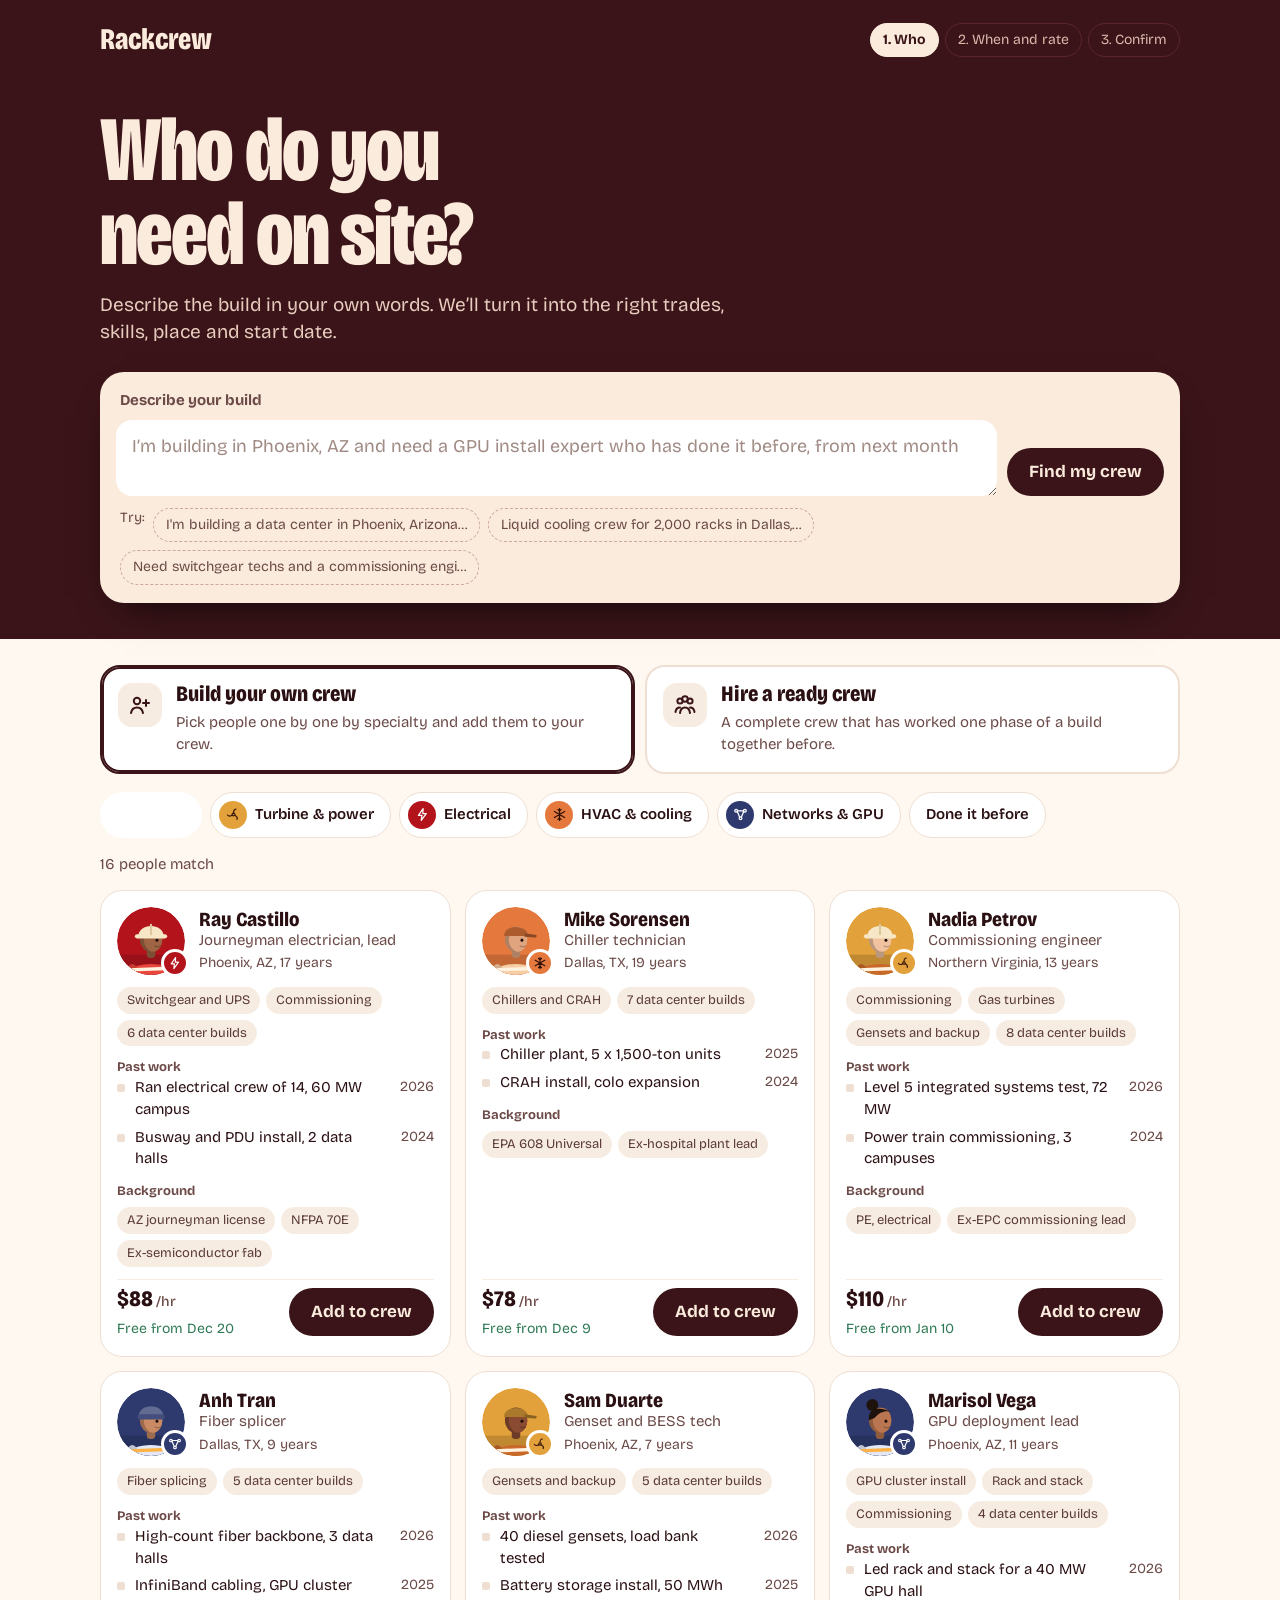
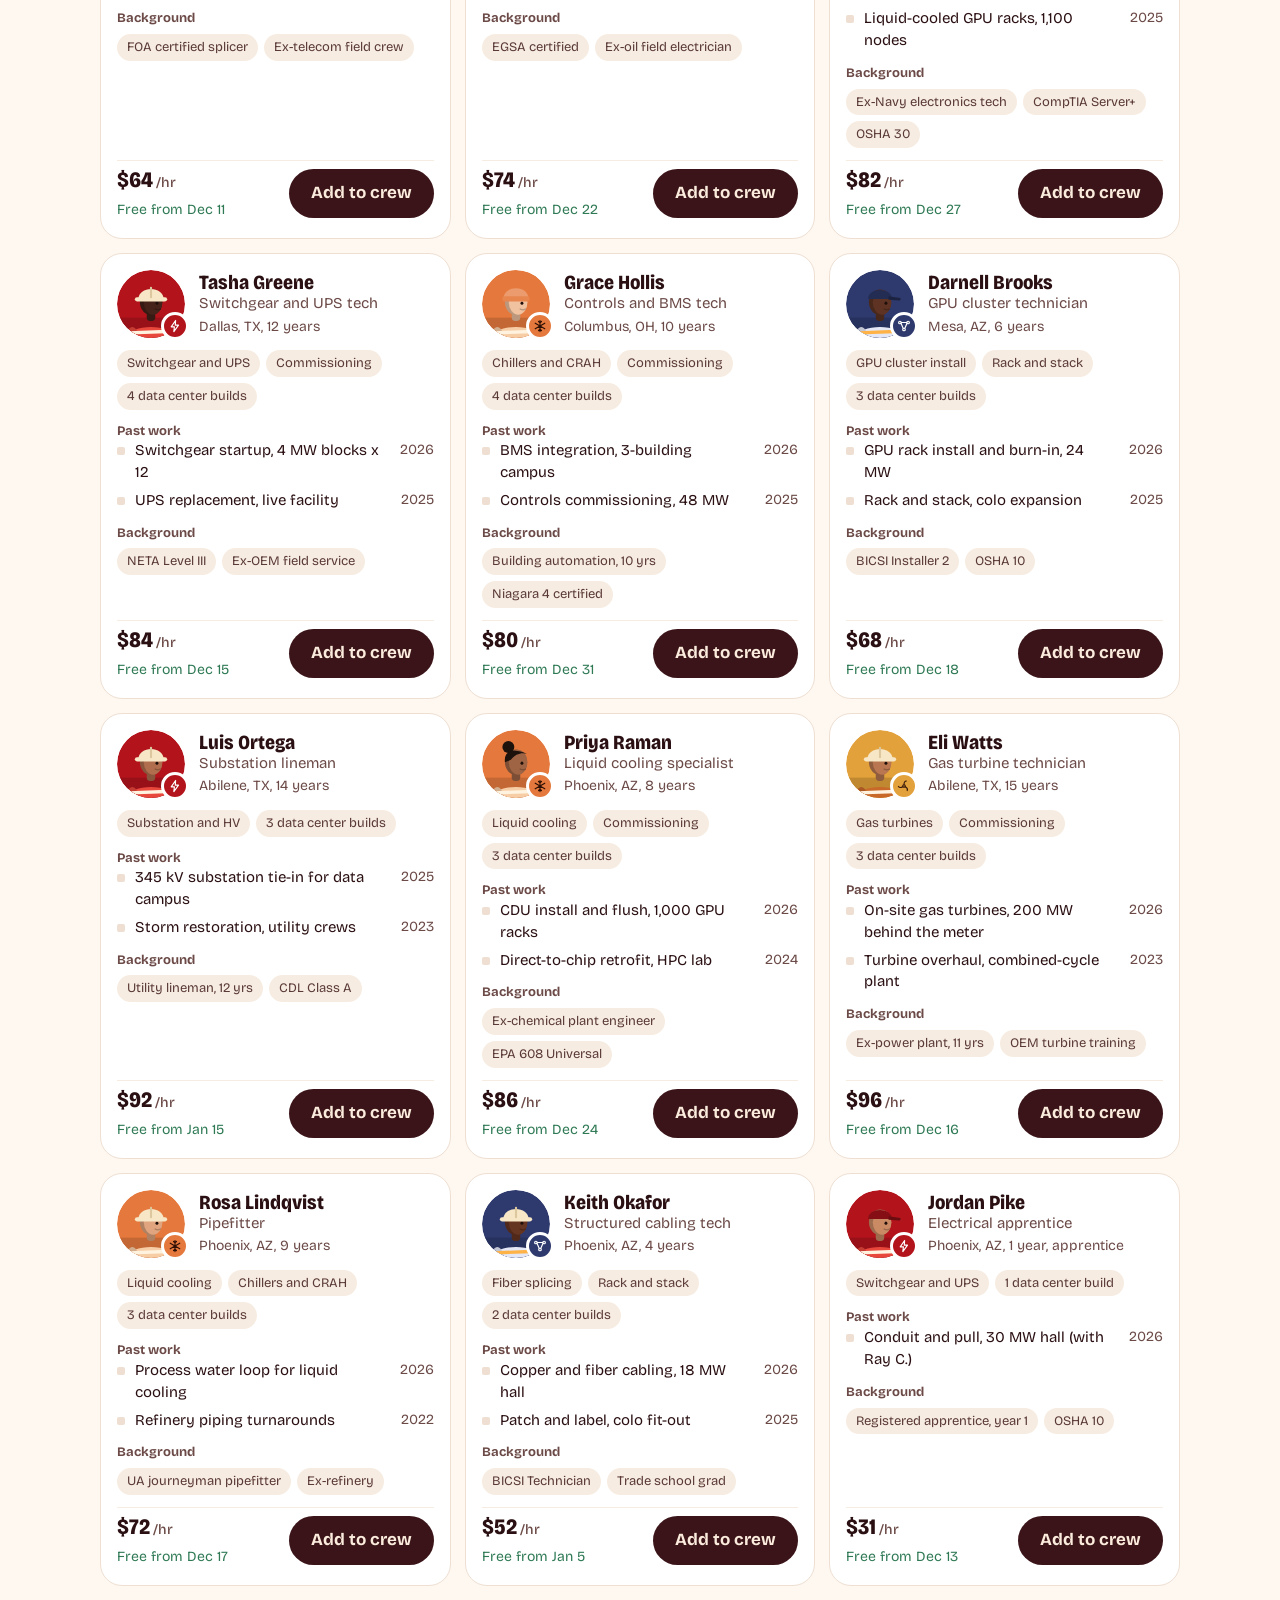
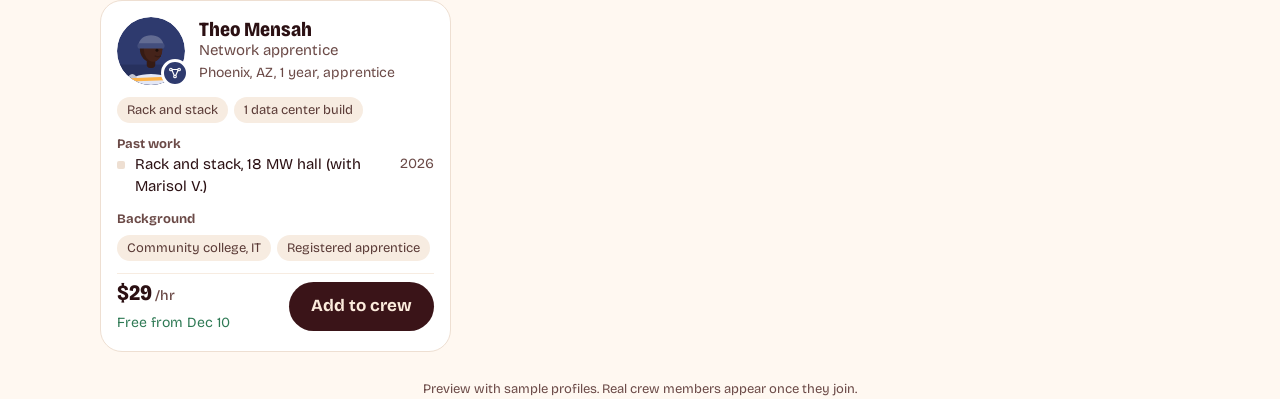
==== request.html @ 9d86922c "Add request-a-crew flow and link it from the home page - /request: describe-your-build box that turn" ====
<!doctype html>
<html lang="en">
<head>
<meta charset="utf-8">
<meta name="viewport" content="width=device-width, initial-scale=1">
<title>Request a crew | Rackcrew</title>
<meta name="description" content="Describe your data center build and put together the crew for it, person by person or as a ready-made crew.">
<link rel="preconnect" href="https://fonts.googleapis.com">
<link rel="preconnect" href="https://fonts.gstatic.com" crossorigin>
<link rel="stylesheet" href="https://fonts.googleapis.com/css2?family=Bricolage+Grotesque:opsz,wdth,wght@12..96,75..100,400..800&display=swap">
<style>
:root{
  --maroon:#3A1418; --maroon-2:#5A262C; --ink:#2B1013; --ink-2:#6B4A47;
  --paper:#FFF8F1; --card:#FFFFFF; --line:#EEDFD2; --soft:#F7ECE1;
  --turbine:#E2A13A; --electrical:#B3141C; --hvac:#E5793D; --networks:#2E3A6E;
  --ok:#2F7A55; --warn:#A35A00;
}
*{box-sizing:border-box}
html{-webkit-text-size-adjust:100%}
body{margin:0;background:var(--paper);color:var(--ink);font-family:'Bricolage Grotesque','Arial Narrow',sans-serif;font-size:17px;line-height:1.45}
h1,h2,h3,p{margin:0}
a{color:inherit}
button,input,select,textarea{font:inherit;color:inherit}
:focus-visible{outline:3px solid var(--turbine);outline-offset:2px}
.wrap{max-width:1120px;margin:0 auto;padding:0 20px}
.condensed{font-weight:800;font-stretch:75%;letter-spacing:-.02em;line-height:.92}

/* top */
.top{background:var(--maroon);color:#FBEBDC}
.top nav{display:flex;align-items:center;justify-content:space-between;gap:12px;padding:18px 0}
.brand{font-weight:800;font-stretch:75%;font-size:30px;text-decoration:none;letter-spacing:-.01em}
.steps{display:flex;gap:6px;list-style:none;margin:0;padding:0;font-size:14px}
.steps li{padding:6px 12px;border-radius:999px;border:1.5px solid var(--maroon-2);color:#D9B9AC;white-space:nowrap}
.steps li.on{background:#FBEBDC;color:var(--maroon);border-color:#FBEBDC;font-weight:700}
.steps li.done{color:#FBEBDC;border-color:#8B4A50}
.hero{padding:28px 0 36px}
.hero h1{font-size:clamp(44px,8vw,92px);max-width:11ch}
.hero p{margin-top:14px;color:#E8CDBF;max-width:34em;font-size:19px}

/* describe box */
.ask{margin-top:26px;background:#FBEBDC;color:var(--ink);border-radius:24px;padding:16px;box-shadow:0 18px 40px -24px #000}
.ask label{display:block;font-weight:700;font-size:15px;color:var(--ink-2);margin:2px 4px 8px}
.ask-row{display:flex;gap:10px;align-items:flex-end}
.ask textarea{flex:1;min-height:58px;max-height:160px;resize:vertical;border:0;background:#fff;border-radius:16px;padding:14px 16px;font-size:18px;line-height:1.35}
.ask textarea::placeholder{color:#A08A84}
.btn{display:inline-flex;align-items:center;justify-content:center;gap:8px;min-height:48px;padding:12px 22px;border-radius:999px;border:0;background:var(--maroon);color:#FBEBDC;font-weight:700;cursor:pointer;text-decoration:none;white-space:nowrap}
.btn:hover{filter:brightness(1.12)}
.btn.light{background:#fff;color:var(--maroon);border:1.5px solid var(--line)}
.btn.gold{background:var(--turbine);color:#3A1A0C}
.btn[disabled]{opacity:.45;cursor:not-allowed;filter:none}
.ask-try{display:flex;flex-wrap:wrap;gap:8px;margin:12px 4px 2px;font-size:14px;color:var(--ink-2)}
.ask-try button{border:1px dashed #C9A99A;background:transparent;border-radius:999px;padding:6px 12px;cursor:pointer;color:var(--ink-2)}
.understood{margin-top:14px;padding:12px 4px 2px;border-top:1px solid #EBD3C3}
.understood .lead{font-size:14px;color:var(--ink-2);margin-bottom:8px}
.chips{display:flex;flex-wrap:wrap;gap:8px}
.chip{display:inline-flex;align-items:center;gap:6px;padding:7px 8px 7px 12px;border-radius:999px;background:#fff;border:1.5px solid var(--line);font-size:15px}
.chip b{font-weight:700}
.chip button{width:24px;height:24px;border-radius:50%;border:0;background:var(--soft);cursor:pointer;line-height:1;font-size:15px;color:var(--ink-2)}
.chip.trade{color:#fff;border-color:transparent}

/* mode tabs */
.modes{display:grid;grid-template-columns:1fr 1fr;gap:10px;margin:26px 0 8px}
.mode{display:flex;gap:14px;align-items:flex-start;text-align:left;padding:16px;border-radius:20px;border:2px solid var(--line);background:var(--card);cursor:pointer}
.mode[aria-pressed="true"]{border-color:var(--maroon);box-shadow:0 0 0 2px var(--maroon) inset}
.mode .t{font-weight:800;font-stretch:80%;font-size:22px;line-height:1.05}
.mode .d{font-size:15px;color:var(--ink-2);margin-top:4px}
.mode .ic{flex:none;width:44px;height:44px;border-radius:14px;display:grid;place-items:center;background:var(--soft)}

/* filters */
.filters{display:flex;gap:8px;overflow-x:auto;padding:10px 0 14px;scrollbar-width:none}
.filters::-webkit-scrollbar{display:none}
.fbtn{flex:none;display:inline-flex;align-items:center;gap:8px;min-height:44px;padding:8px 16px 8px 8px;border-radius:999px;border:1.5px solid var(--line);background:#fff;cursor:pointer;font-weight:600;font-size:15px}
.fbtn .dot{width:28px;height:28px;border-radius:50%;display:grid;place-items:center}
.fbtn[aria-pressed="true"]{color:#fff;border-color:transparent}
.fbtn.plain{padding:8px 16px}
.count{font-size:15px;color:var(--ink-2);margin:2px 0 14px}

/* person cards */
.grid{display:grid;grid-template-columns:repeat(auto-fill,minmax(min(100%,330px),1fr));gap:14px}
.card{background:var(--card);border:1.5px solid var(--line);border-radius:22px;padding:16px;display:flex;flex-direction:column;gap:12px}
.card.picked{border-color:var(--maroon);box-shadow:0 0 0 1.5px var(--maroon) inset}
.who{display:flex;gap:14px;align-items:center}
.ava{position:relative;flex:none;width:68px;height:68px}
.ava svg.face{width:68px;height:68px;border-radius:50%;display:block}
.ava .badge{position:absolute;right:-4px;bottom:-2px;width:28px;height:28px;border-radius:50%;display:grid;place-items:center;border:3px solid #fff}
.who h3{font-size:20px;font-weight:800;font-stretch:85%;line-height:1.1}
.who .role{font-size:15px;color:var(--ink-2)}
.who .meta{font-size:14px;color:var(--ink-2);margin-top:2px}
.facts{display:flex;flex-wrap:wrap;gap:6px}
.tag{font-size:13px;padding:4px 10px;border-radius:999px;background:var(--soft);color:#5A3A36}
.tag.hit{background:#E9F3EC;color:var(--ok);font-weight:700}
.past{margin:0;padding:0;list-style:none;display:grid;gap:6px;font-size:15px}
.past li{display:flex;gap:10px}
.past li::before{content:"";flex:none;width:8px;height:8px;border-radius:2px;margin-top:7px;background:var(--line)}
.past .y{color:var(--ink-2);margin-left:auto;padding-left:8px;white-space:nowrap;font-size:14px}
.card-foot{display:flex;align-items:center;justify-content:space-between;gap:10px;margin-top:auto;padding-top:4px;border-top:1px solid var(--soft)}
.rate{font-weight:800;font-size:22px;font-stretch:85%}
.rate small{font-weight:500;font-size:14px;color:var(--ink-2);font-stretch:100%}
.avail{font-size:14px}
.avail.ok{color:var(--ok)} .avail.late{color:var(--warn)}
.sec{font-size:13px;font-weight:700;color:var(--ink-2)}

/* crews */
.crew{background:var(--card);border:1.5px solid var(--line);border-radius:24px;overflow:hidden;display:flex;flex-direction:column}
.crew-top{padding:18px;color:#fff}
.crew-top .phase{font-size:14px;opacity:.9}
.crew-top h3{font-size:32px;margin-top:4px}
.stack{display:flex;margin-top:14px}
.stack .ava{width:46px;height:46px;margin-right:-10px}
.stack .ava svg.face{width:46px;height:46px;border:3px solid rgba(255,255,255,.9)}
.crew-body{padding:16px 18px 18px;display:flex;flex-direction:column;gap:12px;flex:1}
.mix{display:flex;flex-wrap:wrap;gap:6px}

/* bottom bar */
.bar{position:fixed;left:0;right:0;bottom:0;z-index:20;padding:10px 12px calc(10px + env(safe-area-inset-bottom));background:rgba(255,248,241,.92);backdrop-filter:blur(10px);border-top:1px solid var(--line);transform:translateY(110%);transition:transform .25s ease}
.bar.show{transform:none}
.bar:not(.show){visibility:hidden}
.bar .in{max-width:1120px;margin:0 auto;display:flex;align-items:center;gap:12px}
.bar .stack{margin:0}
.bar .stack .ava{width:38px;height:38px}
.bar .stack .ava svg.face{width:38px;height:38px;border-color:#fff}
.bar .sum{flex:1;min-width:0;font-size:15px;line-height:1.25}
.bar .sum b{font-size:17px}
main{padding-bottom:120px}

/* schedule */
.panel{background:var(--card);border:1.5px solid var(--line);border-radius:24px;padding:18px}
.two{display:grid;grid-template-columns:minmax(0,1.5fr) minmax(0,1fr);gap:16px;align-items:start}
.field{display:grid;gap:6px}
.field label{font-weight:700;font-size:15px}
.field input,.field select,.field textarea{min-height:48px;border:1.5px solid var(--line);border-radius:14px;padding:10px 14px;background:#fff}
.field textarea{min-height:96px;resize:vertical}
.row{display:flex;align-items:center;gap:12px;padding:14px 0;border-top:1px solid var(--soft)}
.row:first-child{border-top:0}
.row .ava{width:46px;height:46px}
.row .ava svg.face{width:46px;height:46px}
.row .ava .badge{width:22px;height:22px;border-width:2px}
.row .nm{flex:1;min-width:0}
.row .nm b{display:block;font-size:17px}
.row .nm span{font-size:14px;color:var(--ink-2)}
.row .r{text-align:right;font-size:15px;white-space:nowrap}
.rm{border:0;background:transparent;color:var(--ink-2);cursor:pointer;text-decoration:underline;font-size:14px;padding:4px}
.total{display:grid;gap:8px;font-size:16px}
.total div{display:flex;justify-content:space-between;gap:10px}
.total .big{font-weight:800;font-stretch:85%;font-size:30px;padding-top:8px;border-top:1.5px solid var(--line)}
.note{font-size:14px;color:var(--ink-2)}
.warnbox{background:#FFF1DE;border-radius:14px;padding:10px 14px;font-size:15px;color:#6E3D00}
.okbox{background:#E9F3EC;border-radius:14px;padding:10px 14px;font-size:15px;color:#1F5A3D}
.seg{display:flex;flex-wrap:wrap;gap:8px}
.seg button{min-height:44px;padding:8px 16px;border-radius:999px;border:1.5px solid var(--line);background:#fff;cursor:pointer;font-weight:600}
.seg button[aria-pressed="true"]{background:var(--maroon);color:#FBEBDC;border-color:var(--maroon)}
.h2{font-size:clamp(34px,5vw,56px)}
.sample{font-size:13px;color:var(--ink-2);text-align:center;padding:28px 0 0}
.done-hero{background:var(--maroon);color:#FBEBDC;border-radius:28px;padding:32px 22px}
.next{list-style:none;margin:18px 0 0;padding:0;display:grid;gap:12px}
.next li{display:flex;gap:12px;align-items:flex-start}
.next .n{flex:none;width:32px;height:32px;border-radius:50%;background:#FBEBDC;color:var(--maroon);display:grid;place-items:center;font-weight:800}
.empty{padding:28px;border:1.5px dashed var(--line);border-radius:22px;text-align:center;color:var(--ink-2)}

@media (max-width:760px){
  .steps li:not(.on){display:none}
  .modes{grid-template-columns:1fr}
  .two{grid-template-columns:1fr}
  .two .panel{position:static!important}
  .ask-row{flex-direction:column;align-items:stretch}
  .hero{padding-bottom:28px}
  .bar .stack{display:none}
}
@media (prefers-reduced-motion:reduce){.bar{transition:none}}
</style>
</head>
<body>
<header class="top">
  <div class="wrap">
    <nav aria-label="Main">
      <a class="brand" href="/">Rackcrew</a>
      <ol class="steps" id="steps" aria-label="Progress"></ol>
    </nav>
  </div>
  <div class="wrap" id="hero"></div>
</header>
<main class="wrap" id="app" aria-live="polite"></main>
<div class="bar" id="bar" role="region" aria-label="Your crew"></div>

<script>
(function(){
"use strict";

/* ---------- reference data ---------- */
const TRADES = {
  turbine:   {name:"Turbine & power", short:"Turbine", color:"#E2A13A", ink:"#3A1A0C", skin2:"#C8692A"},
  electrical:{name:"Electrical",      short:"Electrical", color:"#B3141C", ink:"#FFFFFF", skin2:"#E8473B"},
  hvac:      {name:"HVAC & cooling",  short:"HVAC", color:"#E5793D", ink:"#2E1005", skin2:"#F7CDA6"},
  networks:  {name:"Networks & GPU",  short:"Networks", color:"#2E3A6E", ink:"#FFFFFF", skin2:"#E3E7F6"}
};
const ICON = {
  turbine:'<circle cx="12" cy="12" r="2.2"/><path d="M12 9.8C12 6 13.6 3.6 16 3.4M14.1 13.1C17.4 15 18.6 17.6 17.5 19.8M9.9 13.1C6.6 15 3.8 14.8 2.5 12.8"/>',
  electrical:'<path d="M13 2.5 5.5 13.5h5.5L10 21.5l8-11h-5.5z"/>',
  hvac:'<path d="M12 2.5v19M3.8 7.2l16.4 9.6M3.8 16.8l16.4-9.6M9.5 4.2 12 6.5l2.5-2.3M9.5 19.8 12 17.5l2.5 2.3"/>',
  networks:'<circle cx="5" cy="6" r="2.2"/><circle cx="19" cy="6" r="2.2"/><circle cx="12" cy="18" r="2.2"/><path d="M6.8 7.3 10.6 16M17.2 7.3 13.4 16M7.2 6h9.6"/>'
};
const SPECIALTIES = [
  {id:"gpu",      label:"GPU cluster install", trade:"networks", words:["gpu","gpus","chipset","chip","chips","nvidia","blackwell","h100","h200","b200","gb200","nvl72","dgx","accelerator","ai cluster","superpod"]},
  {id:"rack",     label:"Rack and stack",      trade:"networks", words:["rack and stack","rack & stack","racking","stack","server install","servers","deployment"]},
  {id:"fiber",    label:"Fiber splicing",      trade:"networks", words:["fiber","fibre","splice","splicing","otdr","optical","infiniband","cabling","cable","low voltage"]},
  {id:"liquid",   label:"Liquid cooling",      trade:"hvac",     words:["liquid","cdu","direct-to-chip","direct to chip","immersion","cold plate"]},
  {id:"chiller",  label:"Chillers and CRAH",   trade:"hvac",     words:["chiller","chillers","crah","crac","hvac","cooling","mechanical","bms","controls"]},
  {id:"switchgear",label:"Switchgear and UPS", trade:"electrical",words:["switchgear","ups","busway","pdu","transformer","transformers","electrical","electrician","electricians","wiring"]},
  {id:"substation",label:"Substation and HV",  trade:"electrical",words:["substation","high voltage","hv","lineman","linemen","grid","interconnect","utility"]},
  {id:"turbines", label:"Gas turbines",        trade:"turbine",  words:["turbine","turbines","gas","behind the meter","behind-the-meter","on-site power","onsite power","prime power"]},
  {id:"gensets",  label:"Gensets and backup",  trade:"turbine",  words:["genset","gensets","generator","generators","backup power","diesel","bess","battery"]},
  {id:"commission",label:"Commissioning",      trade:null,       words:["commission","commissioning","cx","startup","start-up","l5","integrated systems test","ist"]}
];
const PHASES = [
  {id:"power",  name:"On-site power",        trade:"turbine"},
  {id:"grid",   name:"Grid and substation",  trade:"electrical"},
  {id:"fitout", name:"Electrical fit-out",   trade:"electrical"},
  {id:"cooling",name:"Cooling",              trade:"hvac"},
  {id:"gpu",    name:"Network and GPU install", trade:"networks"},
  {id:"cx",     name:"Commissioning",        trade:null}
];
const PLACES = [
  {name:"Phoenix, AZ", keys:["phoenix","phx","arizona","az","mesa","chandler","goodyear","buckeye","tempe"]},
  {name:"Dallas, TX", keys:["dallas","fort worth","dfw","texas","tx","plano","red oak"]},
  {name:"Abilene, TX", keys:["abilene"]},
  {name:"Austin, TX", keys:["austin","san antonio","taylor"]},
  {name:"Northern Virginia", keys:["ashburn","northern virginia","nova","virginia","va","loudoun","manassas"]},
  {name:"Columbus, OH", keys:["columbus","new albany","ohio","oh"]},
  {name:"Atlanta, GA", keys:["atlanta","georgia","ga","douglasville"]},
  {name:"Quincy, WA", keys:["quincy","washington","wenatchee","moses lake"]},
  {name:"Hillsboro, OR", keys:["hillsboro","oregon","portland","the dalles"]},
  {name:"Reno, NV", keys:["reno","nevada","nv","las vegas","storey county"]},
  {name:"Chicago, IL", keys:["chicago","illinois","elk grove"]}
];

/* sample people (fictional) */
const P = (o)=>o;
const PEOPLE = [
  P({id:"p1", name:"Marisol Vega", trade:"networks", role:"GPU deployment lead", base:"Phoenix, AZ", years:11, rate:82, availIn:21, skin:"#B97650", hat:"bun",
     spec:["gpu","rack","commission"], builds:4,
     past:[["Led rack and stack for a 40 MW GPU hall","2026"],["Liquid-cooled GPU racks, 1,100 nodes","2025"],["Network fit-out, hyperscale campus","2023"]],
     pedigree:["Ex-Navy electronics tech","CompTIA Server+","OSHA 30"]}),
  P({id:"p2", name:"Darnell Brooks", trade:"networks", role:"GPU cluster technician", base:"Mesa, AZ", years:6, rate:68, availIn:12, skin:"#5E3324", hat:"cap",
     spec:["gpu","rack"], builds:3,
     past:[["GPU rack install and burn-in, 24 MW","2026"],["Rack and stack, colo expansion","2025"]],
     pedigree:["BICSI Installer 2","OSHA 10"]}),
  P({id:"p3", name:"Anh Tran", trade:"networks", role:"Fiber splicer", base:"Dallas, TX", years:9, rate:64, availIn:5, skin:"#C98A64", hat:"beanie",
     spec:["fiber"], builds:5,
     past:[["High-count fiber backbone, 3 data halls","2026"],["InfiniBand cabling, GPU cluster","2025"]],
     pedigree:["FOA certified splicer","Ex-telecom field crew"]}),
  P({id:"p4", name:"Keith Okafor", trade:"networks", role:"Structured cabling tech", base:"Phoenix, AZ", years:4, rate:52, availIn:30, skin:"#663521", hat:"hardhat",
     spec:["fiber","rack"], builds:2,
     past:[["Copper and fiber cabling, 18 MW hall","2026"],["Patch and label, colo fit-out","2025"]],
     pedigree:["BICSI Technician","Trade school grad"]}),
  P({id:"p5", name:"Ray Castillo", trade:"electrical", role:"Journeyman electrician, lead", base:"Phoenix, AZ", years:17, rate:88, availIn:14, skin:"#9E6444", hat:"hardhat",
     spec:["switchgear","commission"], builds:6,
     past:[["Ran electrical crew of 14, 60 MW campus","2026"],["Busway and PDU install, 2 data halls","2024"],["Industrial plant electrical","2019"]],
     pedigree:["AZ journeyman license","NFPA 70E","Ex-semiconductor fab"]}),
  P({id:"p6", name:"Tasha Greene", trade:"electrical", role:"Switchgear and UPS tech", base:"Dallas, TX", years:12, rate:84, availIn:9, skin:"#45231A", hat:"hardhat",
     spec:["switchgear","commission"], builds:4,
     past:[["Switchgear startup, 4 MW blocks x 12","2026"],["UPS replacement, live facility","2025"]],
     pedigree:["NETA Level III","Ex-OEM field service"]}),
  P({id:"p7", name:"Luis Ortega", trade:"electrical", role:"Substation lineman", base:"Abilene, TX", years:14, rate:92, availIn:40, skin:"#B06E4E", hat:"hardhat",
     spec:["substation"], builds:3,
     past:[["345 kV substation tie-in for data campus","2025"],["Storm restoration, utility crews","2023"]],
     pedigree:["Utility lineman, 12 yrs","CDL Class A"]}),
  P({id:"p8", name:"Jordan Pike", trade:"electrical", role:"Electrical apprentice", base:"Phoenix, AZ", years:1, rate:31, availIn:7, skin:"#C98A64", hat:"cap",
     spec:["switchgear"], builds:1, apprentice:true,
     past:[["Conduit and pull, 30 MW hall (with Ray C.)","2026"]],
     pedigree:["Registered apprentice, year 1","OSHA 10"]}),
  P({id:"p9", name:"Priya Raman", trade:"hvac", role:"Liquid cooling specialist", base:"Phoenix, AZ", years:8, rate:86, availIn:18, skin:"#9E6444", hat:"bun",
     spec:["liquid","commission"], builds:3,
     past:[["CDU install and flush, 1,000 GPU racks","2026"],["Direct-to-chip retrofit, HPC lab","2024"]],
     pedigree:["Ex-chemical plant engineer","EPA 608 Universal"]}),
  P({id:"p10", name:"Mike Sorensen", trade:"hvac", role:"Chiller technician", base:"Dallas, TX", years:19, rate:78, availIn:3, skin:"#E0A47E", hat:"cap",
     spec:["chiller"], builds:7,
     past:[["Chiller plant, 5 x 1,500-ton units","2025"],["CRAH install, colo expansion","2024"]],
     pedigree:["EPA 608 Universal","Ex-hospital plant lead"]}),
  P({id:"p11", name:"Grace Hollis", trade:"hvac", role:"Controls and BMS tech", base:"Columbus, OH", years:10, rate:80, availIn:25, skin:"#F0C2A0", hat:"beanie",
     spec:["chiller","commission"], builds:4,
     past:[["BMS integration, 3-building campus","2026"],["Controls commissioning, 48 MW","2025"]],
     pedigree:["Building automation, 10 yrs","Niagara 4 certified"]}),
  P({id:"p12", name:"Eli Watts", trade:"turbine", role:"Gas turbine technician", base:"Abilene, TX", years:15, rate:96, availIn:10, skin:"#B97650", hat:"hardhat",
     spec:["turbines","commission"], builds:3,
     past:[["On-site gas turbines, 200 MW behind the meter","2026"],["Turbine overhaul, combined-cycle plant","2023"]],
     pedigree:["Ex-power plant, 11 yrs","OEM turbine training"]}),
  P({id:"p13", name:"Sam Duarte", trade:"turbine", role:"Genset and BESS tech", base:"Phoenix, AZ", years:7, rate:74, availIn:16, skin:"#8A4B32", hat:"cap",
     spec:["gensets"], builds:5,
     past:[["40 diesel gensets, load bank tested","2026"],["Battery storage install, 50 MWh","2025"]],
     pedigree:["EGSA certified","Ex-oil field electrician"]}),
  P({id:"p14", name:"Nadia Petrov", trade:"turbine", role:"Commissioning engineer", base:"Northern Virginia", years:13, rate:110, availIn:35, skin:"#F0C2A0", hat:"hardhat",
     spec:["commission","turbines","gensets"], builds:8,
     past:[["Level 5 integrated systems test, 72 MW","2026"],["Power train commissioning, 3 campuses","2024"]],
     pedigree:["PE, electrical","Ex-EPC commissioning lead"]}),
  P({id:"p15", name:"Theo Mensah", trade:"networks", role:"Network apprentice", base:"Phoenix, AZ", years:1, rate:29, availIn:4, skin:"#45231A", hat:"beanie",
     spec:["rack"], builds:1, apprentice:true,
     past:[["Rack and stack, 18 MW hall (with Marisol V.)","2026"]],
     pedigree:["Community college, IT","Registered apprentice"]}),
  P({id:"p16", name:"Rosa Lindqvist", trade:"hvac", role:"Pipefitter", base:"Phoenix, AZ", years:9, rate:72, availIn:11, skin:"#E0A47E", hat:"hardhat",
     spec:["liquid","chiller"], builds:3,
     past:[["Process water loop for liquid cooling","2026"],["Refinery piping turnarounds","2022"]],
     pedigree:["UA journeyman pipefitter","Ex-refinery"]})
];
const CREWS = [
  {id:"c1", name:"Desert Current", phase:"fitout", base:"Phoenix, AZ", members:["p5","p8","p4"], extra:"plus 3 journeymen", size:6, builds:4, availIn:14,
   blurb:"Ran electrical fit-out together on four data halls in the Valley."},
  {id:"c2", name:"Lightpath", phase:"gpu", base:"Phoenix, AZ", members:["p1","p2","p15","p4"], extra:"", size:4, builds:3, availIn:21,
   blurb:"GPU rack and stack, cabling and burn-in. Has done liquid-cooled racks."},
  {id:"c3", name:"Cold Aisle", phase:"cooling", base:"Phoenix, AZ", members:["p9","p16","p10"], extra:"plus 2 helpers", size:5, builds:3, availIn:18,
   blurb:"Chillers, process loops and CDUs for direct-to-chip cooling."},
  {id:"c4", name:"Spin-Up", phase:"power", base:"Abilene, TX", members:["p12","p13","p14"], extra:"plus 2 techs", size:5, builds:3, availIn:16,
   blurb:"Behind-the-meter gas turbines and backup gensets, set and started."},
  {id:"c5", name:"Tie-In", phase:"grid", base:"Abilene, TX", members:["p7","p6"], extra:"plus 4 linemen", size:6, builds:3, availIn:40,
   blurb:"Substation and high-voltage interconnect for new campuses."},
  {id:"c6", name:"Final Mile", phase:"cx", base:"Dallas, TX", members:["p14","p6","p11"], extra:"", size:3, builds:5, availIn:30,
   blurb:"Level 1 to 5 commissioning across power, cooling and controls."}
];
const byId = Object.fromEntries(PEOPLE.map(p=>[p.id,p]));
const HOURS = 40;

/* ---------- helpers ---------- */
const $ = (s,el=document)=>el.querySelector(s);
const esc = s=>String(s).replace(/[&<>"']/g,c=>({"&":"&amp;","<":"&lt;",">":"&gt;",'"':"&quot;","'":"&#39;"}[c]));
const today = new Date(); today.setHours(0,0,0,0);
const addDays=(d,n)=>{const x=new Date(d); x.setDate(x.getDate()+n); return x;};
const fmt=d=>d.toLocaleDateString("en-US",{month:"short",day:"numeric"});
const fmtLong=d=>d.toLocaleDateString("en-US",{weekday:"short",month:"short",day:"numeric"});
const iso=d=>d.toISOString().slice(0,10);
const money=n=>"$"+Math.round(n).toLocaleString("en-US");
const daysBetween=(a,b)=>Math.round((b-a)/864e5);
const availDate=p=>addDays(today,p.availIn);
const placeOf=base=>PLACES.find(pl=>pl.name===base||pl.keys.some(k=>base.toLowerCase().includes(k)))?.name||base;

function lev(a,b){const m=a.length,n=b.length; if(Math.abs(m-n)>2) return 9; const d=Array.from({length:m+1},(_,i)=>[i]); for(let j=1;j<=n;j++) d[0][j]=j;
  for(let i=1;i<=m;i++) for(let j=1;j<=n;j++) d[i][j]=Math.min(d[i-1][j]+1,d[i][j-1]+1,d[i-1][j-1]+(a[i-1]===b[j-1]?0:1)); return d[m][n];}

function tradeIcon(t,size=16,stroke="#fff"){return `<svg viewBox="0 0 24 24" width="${size}" height="${size}" fill="none" stroke="${stroke}" stroke-width="2" stroke-linecap="round" stroke-linejoin="round" aria-hidden="true">${ICON[t]}</svg>`;}

function face(p){
  const T=TRADES[p.trade], id="f"+p.id+Math.random().toString(36).slice(2,6);
  const skinD = shade(p.skin,-0.22);
  const shirt = T.skin2, band = p.trade==="networks" ? "#FFB347" : "#FFF3DF";
  let hat="";
  if(p.hat==="hardhat") hat=`<path d="M25 35C25 18 55 18 55 35Z" fill="#F7E7C6"/><rect x="21" y="32" width="38" height="5" rx="2.5" fill="#F7E7C6"/><path d="M40 21V32" stroke="#DCC79F" stroke-width="2.5" stroke-linecap="round"/>`;
  if(p.hat==="cap") hat=`<path d="M26 34C26 20 54 20 54 34Z" fill="${shade(T.color,-0.25)}"/><path d="M50 31L64 33Q65 36 62 36L50 35Z" fill="${shade(T.color,-0.4)}"/>`;
  if(p.hat==="beanie") hat=`<path d="M25 35C25 17 55 17 55 35Z" fill="${shade(T.color,0.25)}"/><rect x="24" y="31" width="32" height="6" rx="3" fill="${shade(T.color,0.1)}"/>`;
  if(p.hat==="bun") hat=`<circle cx="31" cy="20" r="7" fill="#1E120C"/><path d="M27 38C25 24 38 21 53 28C47 26 39 28 34 35Z" fill="#1E120C"/>`;
  return `<svg class="face" viewBox="0 0 80 80" role="img" aria-label="Illustrated portrait of ${esc(p.name)}"><defs><clipPath id="${id}"><circle cx="40" cy="40" r="40"/></clipPath></defs><g clip-path="url(#${id})">
  <rect width="80" height="80" fill="${T.color}"/><rect y="56" width="80" height="24" fill="${shade(T.color,-0.15)}"/>
  <path d="M10 82C12 62 68 62 70 82Z" fill="${shirt}"/><path d="M10 82C12 62 24 62 26 82Z" fill="${shade(shirt,-0.15)}"/>
  <path d="M15 72L65 70L66 74L15 76Z" fill="${band}"/>
  <rect x="35" y="44" width="10" height="16" rx="4" fill="${skinD}"/>
  <ellipse cx="40" cy="38" rx="13" ry="15" fill="${skinD}"/><ellipse cx="42.5" cy="38" rx="11" ry="14.5" fill="${p.skin}"/>
  <ellipse cx="47" cy="39" rx="1.7" ry="2" fill="#1E0F0A"/><path d="M45 46Q48 47.5 51 46" stroke="${skinD}" stroke-width="1.8" fill="none" stroke-linecap="round"/>
  ${hat}</g></svg>`;
}
function shade(hex,amt){const n=parseInt(hex.slice(1),16); let r=n>>16,g=(n>>8)&255,b=n&255;
  const f=v=>Math.max(0,Math.min(255,Math.round(amt<0?v*(1+amt):v+(255-v)*amt))); return "#"+[f(r),f(g),f(b)].map(v=>v.toString(16).padStart(2,"0")).join("");}
function ava(p){const T=TRADES[p.trade]; return `<span class="ava">${face(p)}<span class="badge" style="background:${T.color}" title="${esc(T.name)}">${tradeIcon(p.trade,14,T.ink==="#FFFFFF"?"#fff":T.ink)}</span></span>`;}

/* ---------- the describe-it parser ---------- */
const EXAMPLES = [
  "I'm building a data center in Phoenix, Arizona and need a GPU chipset expert who has done it before, starting next month",
  "Liquid cooling crew for 2,000 racks in Dallas, ASAP",
  "Need switchgear techs and a commissioning engineer in Abilene in 3 weeks"
];
function parse(text){
  const t=" "+text.toLowerCase().replace(/[’']/g,"'").replace(/[^a-z0-9,\-' ]/g," ")+" ";
  const words=t.split(/[\s,]+/).filter(Boolean);
  const out={location:null,trades:new Set(),specs:new Set(),start:null,startLabel:null,veteran:false,phase:null};
  // location: exact keys, then fuzzy (handles "Phenix")
  for(const pl of PLACES){ if(pl.keys.some(k=>k.length>2 ? t.includes(" "+k+" ")||t.includes(" "+k+",") : new RegExp("\\b"+k+"\\b").test(t))){out.location=pl.name;break;} }
  if(!out.location){ outer: for(const w of words){ if(w.length<5) continue; for(const pl of PLACES){ for(const k of pl.keys){ if(k.length>=5 && lev(w,k)<=2){out.location=pl.name;break outer;} } } } }
  // specialties and trades
  for(const s of SPECIALTIES){ if(s.words.some(w=>w.includes(" ")? t.includes(w) : words.some(x=>x===w||(w.length>4&&lev(x,w)<=1)))){ out.specs.add(s.id); if(s.trade) out.trades.add(s.trade);} }
  if(/\b(electric|electrical|electrician)/.test(t)) out.trades.add("electrical");
  if(/\b(hvac|cooling|mechanical)/.test(t)) out.trades.add("hvac");
  if(/\b(network|networking|it )/.test(t)) out.trades.add("networks");
  if(/\b(power|turbine|genset|generator)/.test(t)) out.trades.add("turbine");
  // a generic word like "cooling" shouldn't also add chillers when liquid was asked for
  if(out.specs.has("liquid")) out.specs.delete("chiller");
  if(out.specs.has("gpu")) out.specs.delete("rack");
  // start date
  let m;
  if(/\b(asap|immediately|right away|right now|this week|urgent)\b/.test(t)){out.start=addDays(today,3);out.startLabel="As soon as possible";}
  else if(/\bnext month\b/.test(t)){const d=new Date(today.getFullYear(),today.getMonth()+1,1);out.start=d;out.startLabel="Next month ("+fmt(d)+")";}
  else if(/\bnext week\b/.test(t)){out.start=addDays(today,7);out.startLabel="Next week";}
  else if((m=t.match(/\bin (\d+|two|three|four|six) (week|weeks|month|months)\b/))){const num={two:2,three:3,four:4,six:6}[m[1]]||+m[1]; const days=m[2].startsWith("week")?num*7:num*30; out.start=addDays(today,days); out.startLabel="In "+num+" "+m[2]+" ("+fmt(out.start)+")";}
  else { const months=["january","february","march","april","may","june","july","august","september","october","november","december"];
    for(let i=0;i<12;i++){ if(new RegExp("\\b("+months[i]+"|"+months[i].slice(0,3)+")\\b").test(t) && !(months[i]==="may"&&/\bmay (need|want|be)\b/.test(t))){ let y=today.getFullYear(); if(i<today.getMonth()) y++; out.start=new Date(y,i,1); out.startLabel=months[i][0].toUpperCase()+months[i].slice(1)+" "+y; break; } } }
  // experience
  if(/(done (it|this|one|that) before|has done|have done|experience|experienced|veteran|proven|before\b|track record|been there)/.test(t)) out.veteran=true;
  // phase guess for ready crews
  if(out.specs.has("gpu")||out.specs.has("rack")||out.specs.has("fiber")) out.phase="gpu";
  else if(out.specs.has("liquid")||out.specs.has("chiller")) out.phase="cooling";
  else if(out.specs.has("substation")) out.phase="grid";
  else if(out.specs.has("switchgear")) out.phase="fitout";
  else if(out.specs.has("turbines")||out.specs.has("gensets")) out.phase="power";
  else if(out.specs.has("commission")) out.phase="cx";
  return out;
}

/* ---------- state ---------- */
const S = {
  step:"who", mode:"browse", text:"", parsed:null,
  trades:new Set(), specs:new Set(), location:null, start:null, startLabel:null, veteran:false, phase:null,
  cart:[], crew:null, weeks:12, form:{}
};
// deep link: /request?trade=electrical or ?mode=crews
const qs=new URLSearchParams(location.search);
if(qs.get("trade")&&TRADES[qs.get("trade")]) S.trades.add(qs.get("trade"));
if(qs.get("mode")==="crews") S.mode="crews";

function applyParsed(p){
  S.parsed=p; S.trades=new Set(p.trades); S.specs=new Set(p.specs); S.location=p.location;
  S.start=p.start; S.startLabel=p.startLabel; S.veteran=p.veteran; if(p.phase) S.phase=p.phase;
}

function score(p){
  let s=0; const reasons=[];
  if(S.trades.size && !S.trades.has(p.trade) && ![...S.specs].some(id=>p.spec.includes(id))) return null;
  const hits=[...S.specs].filter(id=>p.spec.includes(id));
  if(S.specs.size && !hits.length && S.trades.size===0) return null;
  s+=hits.length*10;
  if(S.location){ if(placeOf(p.base)===S.location){s+=8; reasons.push("local");} }
  if(S.veteran){ if(p.builds>=3){s+=6;} else s-=6; }
  if(S.start){ if(availDate(p)<=S.start) s+=4; }
  s+=Math.min(p.builds,6);
  return {s,hits};
}

/* ---------- render ---------- */
function setSteps(){
  const order=[["who","Who"],["when","When and rate"],["confirm","Confirm"]];
  const i=order.findIndex(o=>o[0]===S.step);
  $("#steps").innerHTML=S.step==="sent"?"":order.map((o,k)=>`<li class="${k===i?"on":k<i?"done":""}" ${k===i?'aria-current="step"':""}>${k+1}. ${o[1]}</li>`).join("");
}

function render(){
  setSteps();
  if(S.step==="who") renderWho();
  if(S.step==="when") renderWhen();
  if(S.step==="confirm") renderConfirm();
  if(S.step==="sent") renderSent();
  renderBar();
}

function renderHeroWho(){
  $("#hero").innerHTML=`<div class="hero">
    <h1 class="condensed">Who do you need on site?</h1>
    <p>Describe the build in your own words. We’ll turn it into the right trades, skills, place and start date.</p>
    <form class="ask" id="askForm">
      <label for="ask">Describe your build</label>
      <div class="ask-row">
        <textarea id="ask" rows="2" placeholder="I’m building in Phoenix, AZ and need a GPU install expert who has done it before, from next month">${esc(S.text)}</textarea>
        <button class="btn" type="submit">Find my crew</button>
      </div>
      ${S.parsed?understoodHTML():`<div class="ask-try"><span>Try:</span>${EXAMPLES.map((e,i)=>`<button type="button" data-ex="${i}">${esc(e.length>48?e.slice(0,46)+"…":e)}</button>`).join("")}</div>`}
    </form>
  </div>`;
  $("#askForm").addEventListener("submit",e=>{e.preventDefault(); const v=$("#ask").value.trim(); if(!v) return; S.text=v; applyParsed(parse(v)); render(); $("#results")?.scrollIntoView({behavior:"smooth",block:"start"});});
  $("#ask").addEventListener("keydown",e=>{ if(e.key==="Enter"&&!e.shiftKey){ e.preventDefault(); $("#askForm").requestSubmit(); }});
  document.querySelectorAll("[data-ex]").forEach(b=>b.addEventListener("click",()=>{ $("#ask").value=EXAMPLES[+b.dataset.ex]; $("#askForm").requestSubmit(); }));
  document.querySelectorAll("[data-drop]").forEach(b=>b.addEventListener("click",()=>{ const [k,v]=b.dataset.drop.split(":");
    if(k==="trade") S.trades.delete(v); if(k==="spec") S.specs.delete(v); if(k==="loc") S.location=null; if(k==="start"){S.start=null;S.startLabel=null;} if(k==="vet") S.veteran=false; render(); }));
}
function understoodHTML(){
  const chips=[];
  if(S.location) chips.push(`<span class="chip"><span>Site</span><b>${esc(S.location)}</b><button type="button" data-drop="loc:" aria-label="Remove site">×</button></span>`);
  [...S.specs].forEach(id=>{const sp=SPECIALTIES.find(s=>s.id===id); chips.push(`<span class="chip"><span>Skill</span><b>${esc(sp.label)}</b><button type="button" data-drop="spec:${id}" aria-label="Remove ${esc(sp.label)}">×</button></span>`);});
  [...S.trades].forEach(t=>chips.push(`<span class="chip trade" style="background:${TRADES[t].color};color:${TRADES[t].ink}">${tradeIcon(t,14,TRADES[t].ink)}<b>${TRADES[t].name}</b><button type="button" data-drop="trade:${t}" aria-label="Remove ${TRADES[t].name}">×</button></span>`));
  if(S.startLabel) chips.push(`<span class="chip"><span>Start</span><b>${esc(S.startLabel)}</b><button type="button" data-drop="start:" aria-label="Remove start date">×</button></span>`);
  if(S.veteran) chips.push(`<span class="chip"><b>Has done this build before</b><button type="button" data-drop="vet:" aria-label="Remove">×</button></span>`);
  return `<div class="understood"><div class="lead">${chips.length?"Here’s what we understood. Remove anything that’s off.":"We couldn’t pick out a trade, place or date. Try naming the work, the city and when you need people."}</div><div class="chips">${chips.join("")}</div></div>`;
}

function renderWho(){
  renderHeroWho();
  const modeBtns=`<div class="modes" role="group" aria-label="How do you want to hire">
    <button class="mode" type="button" data-mode="browse" aria-pressed="${S.mode==="browse"}"><span class="ic">${iconCart()}</span><span><span class="t">Build your own crew</span><span class="d" style="display:block">Pick people one by one by specialty and add them to your crew.</span></span></button>
    <button class="mode" type="button" data-mode="crews" aria-pressed="${S.mode==="crews"}"><span class="ic">${iconCrew()}</span><span><span class="t">Hire a ready crew</span><span class="d" style="display:block">A complete crew that has worked one phase of a build together before.</span></span></button>
  </div>`;
  $("#app").innerHTML=`<section id="results" style="scroll-margin-top:12px">${modeBtns}<div id="list"></div></section><p class="sample">Preview with sample profiles. Real crew members appear once they join.</p>`;
  document.querySelectorAll("[data-mode]").forEach(b=>b.addEventListener("click",()=>{S.mode=b.dataset.mode; render();}));
  S.mode==="browse"?renderBrowse():renderCrews();
}

function renderBrowse(){
  const filt=`<div class="filters" role="group" aria-label="Filter by trade">
    <button class="fbtn plain" type="button" data-t="all" aria-pressed="${S.trades.size===0}">Everyone</button>
    ${Object.entries(TRADES).map(([k,T])=>{const on=S.trades.has(k); return `<button class="fbtn" type="button" data-t="${k}" aria-pressed="${on}" style="${on?`background:${T.color};color:${T.ink}`:""}"><span class="dot" style="background:${T.color}">${tradeIcon(k,15,T.ink)}</span>${T.name}</button>`;}).join("")}
    <button class="fbtn plain" type="button" id="vetToggle" aria-pressed="${S.veteran}" style="${S.veteran?"background:var(--maroon);color:#FBEBDC":""}">Done it before</button>
  </div>`;
  const ranked=PEOPLE.map(p=>({p,r:score(p)})).filter(x=>x.r).sort((a,b)=>b.r.s-a.r.s);
  $("#list").innerHTML=filt+`<p class="count">${ranked.length} ${ranked.length===1?"person matches":"people match"}${S.location?` near ${esc(S.location)} or willing to travel`:""}</p>`+
    (ranked.length?`<div class="grid">${ranked.map(x=>personCard(x.p,x.r.hits)).join("")}</div>`:`<div class="empty">No one matches every filter. Remove a skill or trade above to see more people.</div>`);
  document.querySelectorAll("[data-t]").forEach(b=>b.addEventListener("click",()=>{const t=b.dataset.t; if(t==="all") S.trades.clear(); else S.trades.has(t)?S.trades.delete(t):S.trades.add(t); render();}));
  $("#vetToggle").addEventListener("click",()=>{S.veteran=!S.veteran; render();});
  document.querySelectorAll("[data-add]").forEach(b=>b.addEventListener("click",()=>{const id=b.dataset.add; S.crew=null; S.cart.includes(id)?S.cart.splice(S.cart.indexOf(id),1):S.cart.push(id); renderBar(); refreshCard(id);}));
}
function availHTML(p){
  const d=availDate(p);
  if(S.start){ const late=daysBetween(S.start,d); return late>0?`<span class="avail late">Free from ${fmt(d)}, ${late} days after your start</span>`:`<span class="avail ok">Free for your ${fmt(S.start)} start</span>`; }
  return `<span class="avail ok">Free from ${fmt(d)}</span>`;
}
function personCard(p,hits=[]){
  const T=TRADES[p.trade], picked=S.cart.includes(p.id);
  const specTags=p.spec.map(id=>{const sp=SPECIALTIES.find(s=>s.id===id); return `<span class="tag ${hits.includes(id)?"hit":""}">${esc(sp.label)}</span>`;}).join("");
  const local=S.location&&placeOf(p.base)===S.location;
  return `<article class="card ${picked?"picked":""}" id="card-${p.id}">
    <div class="who">${ava(p)}<div style="min-width:0"><h3>${esc(p.name)}</h3><div class="role">${esc(p.role)}</div><div class="meta">${esc(p.base)}${local?" (local)":""}, ${p.years} ${p.years===1?"year":"years"}${p.apprentice?", apprentice":""}</div></div></div>
    <div class="facts">${specTags}<span class="tag">${p.builds} data center ${p.builds===1?"build":"builds"}</span></div>
    <div><div class="sec">Past work</div><ul class="past">${p.past.slice(0,2).map(w=>`<li><span>${esc(w[0])}</span><span class="y">${w[1]}</span></li>`).join("")}</ul></div>
    <div><div class="sec">Background</div><div class="facts" style="margin-top:6px">${p.pedigree.map(x=>`<span class="tag">${esc(x)}</span>`).join("")}</div></div>
    <div class="card-foot"><div><div class="rate">${money(p.rate)}<small> /hr</small></div>${availHTML(p)}</div>
    <button class="btn ${picked?"light":""}" type="button" data-add="${p.id}" aria-pressed="${picked}">${picked?"Added ✓":"Add to crew"}</button></div>
  </article>`;
}
function refreshCard(id){ const el=$("#card-"+id); if(!el) return; const hits=score(byId[id])?.hits||[]; el.outerHTML=personCard(byId[id],hits);
  const b=$(`#card-${id} [data-add]`); b.addEventListener("click",()=>{S.crew=null; S.cart.includes(id)?S.cart.splice(S.cart.indexOf(id),1):S.cart.push(id); renderBar(); refreshCard(id);}); b.focus(); }

function renderCrews(){
  const filt=`<div class="filters" role="group" aria-label="Filter by phase of the build">
    <button class="fbtn plain" type="button" data-ph="all" aria-pressed="${!S.phase}" style="${!S.phase?"background:var(--maroon);color:#FBEBDC":""}">All phases</button>
    ${PHASES.map(ph=>{const on=S.phase===ph.id; const c=ph.trade?TRADES[ph.trade]:{color:"#3A1418",ink:"#FBEBDC"}; return `<button class="fbtn plain" type="button" data-ph="${ph.id}" aria-pressed="${on}" style="${on?`background:${c.color};color:${c.ink}`:""}">${ph.name}</button>`;}).join("")}
  </div>`;
  let list=CREWS.filter(c=>!S.phase||c.phase===S.phase);
  list.sort((a,b)=>((S.location&&b.base===S.location)-(S.location&&a.base===S.location))||a.availIn-b.availIn);
  $("#list").innerHTML=filt+`<p class="count">${list.length} ready ${list.length===1?"crew":"crews"}</p>`+
    (list.length?`<div class="grid">${list.map(crewCard).join("")}</div>`:`<div class="empty">No ready crew for this phase yet. Build your own crew instead.</div>`);
  document.querySelectorAll("[data-ph]").forEach(b=>b.addEventListener("click",()=>{S.phase=b.dataset.ph==="all"?null:b.dataset.ph; render();}));
  document.querySelectorAll("[data-crew]").forEach(b=>b.addEventListener("click",()=>{S.crew=b.dataset.crew; S.cart=[...CREWS.find(c=>c.id===S.crew).members]; S.step="when"; render(); window.scrollTo(0,0);}));
}
function crewRate(c){ const named=c.members.reduce((s,id)=>s+byId[id].rate,0); const extraN=c.size-c.members.length; const avg=c.phase==="grid"?84:c.phase==="fitout"?66:62; return named+extraN*avg; }
function crewCard(c){
  const ph=PHASES.find(p=>p.id===c.phase); const T=ph.trade?TRADES[ph.trade]:{color:"#3A1418",ink:"#FBEBDC"};
  const trades=[...new Set(c.members.map(id=>byId[id].trade))];
  const d=addDays(today,c.availIn); const late=S.start?daysBetween(S.start,d):0;
  return `<article class="crew">
    <div class="crew-top" style="background:${T.color};color:${T.ink}">
      <div class="phase">${esc(ph.name)}, based in ${esc(c.base)}</div>
      <h3 class="condensed">${esc(c.name)}</h3>
      <div class="stack">${c.members.map(id=>ava(byId[id])).join("")}</div>
    </div>
    <div class="crew-body">
      <p>${esc(c.blurb)}</p>
      <div class="facts"><span class="tag">${c.size} people</span><span class="tag">${c.builds} builds together</span>${c.extra?`<span class="tag">${esc(c.extra)}</span>`:""}</div>
      <div><div class="sec">Led by</div><div style="display:flex;align-items:center;gap:10px;margin-top:6px">${miniAva(byId[c.members[0]])}<span><b>${esc(byId[c.members[0]].name)}</b>, ${esc(byId[c.members[0]].role.toLowerCase())}</span></div></div>
      <div class="mix">${trades.map(t=>`<span class="tag" style="display:inline-flex;gap:6px;align-items:center"><span style="width:18px;height:18px;border-radius:50%;display:grid;place-items:center;background:${TRADES[t].color}">${tradeIcon(t,11,TRADES[t].ink)}</span>${TRADES[t].short}</span>`).join("")}</div>
      <div class="card-foot"><div><div class="rate">${money(crewRate(c)*HOURS)}<small> /week</small></div>${S.start&&late>0?`<span class="avail late">Free from ${fmt(d)}, ${late} days after your start</span>`:`<span class="avail ok">Free from ${fmt(d)}</span>`}</div>
      <button class="btn" type="button" data-crew="${c.id}">Pick this crew</button></div>
    </div>
  </article>`;
}
function miniAva(p){return `<span class="ava" style="width:34px;height:34px">${face(p).replace('class="face"','class="face" style="width:34px;height:34px"')}</span>`;}

function renderBar(){
  const bar=$("#bar");
  if(S.step!=="who"||!S.cart.length||S.crew){ bar.classList.remove("show"); bar.innerHTML=""; return; }
  const ppl=S.cart.map(id=>byId[id]); const wk=ppl.reduce((s,p)=>s+p.rate,0)*HOURS;
  bar.innerHTML=`<div class="in"><div class="stack">${ppl.slice(0,5).map(ava).join("")}</div>
    <div class="sum"><b>${ppl.length} in your crew</b><br>${money(wk)} a week at ${HOURS} hrs</div>
    <button class="btn" type="button" id="toWhen">Next: when and rate</button></div>`;
  bar.classList.add("show");
  $("#toWhen").addEventListener("click",()=>{S.step="when"; render(); window.scrollTo(0,0);});
}

/* step 2 */
function members(){ return S.cart.map(id=>byId[id]); }
function renderWhen(){
  const crew=S.crew?CREWS.find(c=>c.id===S.crew):null;
  if(!S.start) S.start=addDays(today,14);
  $("#hero").innerHTML=`<div class="hero"><h1 class="condensed">When do you need them?</h1><p>${crew?`Crew ${esc(crew.name)}, ${crew.size} people.`:`${S.cart.length} ${S.cart.length===1?"person":"people"} in your crew.`} Check dates and rates before you send the request.</p></div>`;
  const ppl=members();
  const late=ppl.filter(p=>availDate(p)>S.start);
  const rateSum=ppl.reduce((s,p)=>s+p.rate,0)+(crew?(crewRate(crew)-ppl.reduce((s,p)=>s+p.rate,0)):0);
  const weekly=rateSum*HOURS, total=weekly*S.weeks;
  const earliest=new Date(Math.max(...ppl.map(p=>+availDate(p)), crew?+addDays(today,crew.availIn):0));
  $("#app").innerHTML=`<div class="two" style="margin-top:22px">
    <div class="panel">
      <div class="field"><label for="start">Start date on site</label><input id="start" type="date" value="${iso(S.start)}" min="${iso(today)}"></div>
      <div class="field" style="margin-top:16px"><span style="font-weight:700;font-size:15px" id="lenL">How long</span>
        <div class="seg" role="group" aria-labelledby="lenL">${[4,8,12,26].map(w=>`<button type="button" data-w="${w}" aria-pressed="${S.weeks===w}">${w===26?"6 months":w+" weeks"}</button>`).join("")}</div></div>
      <div style="margin-top:18px">${late.length?`<div class="warnbox">${late.length===1?esc(late[0].name)+" is":late.length+" people are"} free a little after your start. <button type="button" class="rm" id="shift" style="color:#6E3D00">Start on ${fmt(earliest)} instead</button>${S.crew?"":" or swap them out."}</div>`:`<div class="okbox">Everyone is free for a ${fmtLong(S.start)} start.</div>`}</div>
      <div style="margin-top:8px">${ppl.map(p=>`<div class="row">${ava(p)}<div class="nm"><b>${esc(p.name)}</b><span>${esc(p.role)}</span><br>${availHTML(p)}</div><div class="r"><b>${money(p.rate)}</b>/hr${S.crew?"":`<br><button type="button" class="rm" data-rm="${p.id}">Remove</button>`}</div></div>`).join("")}
      ${crew&&crew.extra?`<div class="row"><span class="ava" style="width:46px;height:46px;border-radius:50%;background:var(--soft);display:grid;place-items:center;font-weight:800">+${crew.size-crew.members.length}</span><div class="nm"><b>${esc(crew.extra[0].toUpperCase()+crew.extra.slice(1))}</b><span>Regulars on this crew</span></div><div class="r"><b>${money((crewRate(crew)-ppl.reduce((s,p)=>s+p.rate,0)))}</b>/hr total</div></div>`:""}</div>
    </div>
    <div class="panel" style="position:sticky;top:12px">
      <div class="total">
        <div><span>Crew rate</span><b>${money(rateSum)}/hr</b></div>
        <div><span>Per week, ${HOURS} hrs</span><b>${money(weekly)}</b></div>
        <div><span>Length</span><b>${S.weeks===26?"6 months":S.weeks+" weeks"}</b></div>
        <div class="big"><span>Estimate</span><span>${money(total)}</span></div>
      </div>
      <p class="note" style="margin-top:10px">Bill rates include payroll, insurance and Rackcrew’s fee. Overtime, per diem and travel are quoted once the crew confirms.</p>
      <div style="display:grid;gap:10px;margin-top:16px">
        <button class="btn" type="button" id="toConfirm" ${ppl.length?"":"disabled"}>Next: confirm</button>
        <button class="btn light" type="button" id="back">Back to ${S.crew?"crews":"people"}</button>
      </div>
    </div>
  </div>`;
  $("#start").addEventListener("change",e=>{ if(e.target.value){S.start=new Date(e.target.value+"T00:00"); S.startLabel=null;} render(); });
  document.querySelectorAll("[data-w]").forEach(b=>b.addEventListener("click",()=>{S.weeks=+b.dataset.w; render();}));
  document.querySelectorAll("[data-rm]").forEach(b=>b.addEventListener("click",()=>{S.cart=S.cart.filter(x=>x!==b.dataset.rm); if(!S.cart.length){S.step="who";} render();}));
  $("#shift")?.addEventListener("click",()=>{S.start=earliest; render();});
  $("#toConfirm").addEventListener("click",()=>{S.step="confirm"; render(); window.scrollTo(0,0);});
  $("#back").addEventListener("click",()=>{ if(S.crew){S.cart=[];S.crew=null;S.mode="crews";} S.step="who"; render(); window.scrollTo(0,0);});
}

/* step 3 */
function renderConfirm(){
  const crew=S.crew?CREWS.find(c=>c.id===S.crew):null; const ppl=members();
  const rateSum=crew?crewRate(crew):ppl.reduce((s,p)=>s+p.rate,0); const total=rateSum*HOURS*S.weeks;
  $("#hero").innerHTML=`<div class="hero"><h1 class="condensed">Send the request.</h1><p>Each person confirms the dates and rate. Nothing is booked or charged until they do.</p></div>`;
  const f=S.form;
  $("#app").innerHTML=`<div class="two" style="margin-top:22px">
    <form class="panel" id="cform" novalidate>
      <div style="display:grid;gap:14px">
        <div class="field"><label for="fn">Your name</label><input id="fn" name="name" autocomplete="name" required value="${esc(f.name||"")}"></div>
        <div class="field"><label for="fc">Company</label><input id="fc" name="company" autocomplete="organization" required value="${esc(f.company||"")}"></div>
        <div class="field"><label for="fe">Work email</label><input id="fe" name="email" type="email" autocomplete="email" required value="${esc(f.email||"")}"></div>
        <div class="field"><label for="fs">Site location</label><input id="fs" name="site" required value="${esc(f.site||S.location||"")}" placeholder="City, state"></div>
        <div class="field"><label for="fx">Anything the crew should know</label><textarea id="fx" name="notes" placeholder="Badging, site hours, union or open shop, per diem">${esc(f.notes||S.text||"")}</textarea></div>
        <p id="ferr" class="warnbox" hidden></p>
        <button class="btn gold" type="submit" style="min-height:56px;font-size:18px">Send crew request</button>
        <button class="btn light" type="button" id="back2">Back</button>
      </div>
    </form>
    <div class="panel">
      <div class="sec">Your crew</div>
      <div style="margin-top:6px">${crew?`<p style="font-weight:800;font-stretch:85%;font-size:24px">${esc(crew.name)}</p>`:""}${ppl.map(p=>`<div class="row">${ava(p)}<div class="nm"><b>${esc(p.name)}</b><span>${esc(p.role)}</span></div><div class="r">${money(p.rate)}/hr</div></div>`).join("")}${crew&&crew.extra?`<div class="row"><div class="nm"><b>${esc(crew.extra[0].toUpperCase()+crew.extra.slice(1))}</b></div></div>`:""}</div>
      <div class="total" style="margin-top:10px">
        <div><span>Starts</span><b>${fmtLong(S.start)}</b></div>
        <div><span>Length</span><b>${S.weeks===26?"6 months":S.weeks+" weeks"}</b></div>
        <div class="big"><span>Estimate</span><span>${money(total)}</span></div>
      </div>
    </div>
  </div>`;
  const form=$("#cform");
  form.addEventListener("input",e=>{ if(e.target.name) S.form[e.target.name]=e.target.value; });
  form.addEventListener("submit",e=>{ e.preventDefault(); const bad=[...form.querySelectorAll("[required]")].filter(i=>!i.value.trim()||(i.type==="email"&&!/^[^@\s]+@[^@\s]+\.[^@\s]+$/.test(i.value)));
    const err=$("#ferr"); if(bad.length){ err.hidden=false; err.textContent="Add your "+bad.map(i=>form.querySelector(`label[for=${i.id}]`).textContent.toLowerCase().replace(/^your /,"")).join(", ")+" so we can send this."; bad[0].focus(); return; }
    S.step="sent"; render(); window.scrollTo(0,0); });
  $("#back2").addEventListener("click",()=>{S.step="when"; render(); window.scrollTo(0,0);});
}
function renderSent(){
  const crew=S.crew?CREWS.find(c=>c.id===S.crew):null; const ppl=members();
  $("#hero").innerHTML="";
  $("#app").innerHTML=`<div style="max-width:640px;margin:28px auto 0">
    <div class="done-hero">
      <div class="stack" style="margin:0 0 18px">${ppl.slice(0,6).map(ava).join("")}</div>
      <h1 class="condensed" style="font-size:clamp(44px,8vw,72px)">Request sent.</h1>
      <p style="margin-top:12px;color:#E8CDBF">${crew?`Crew ${esc(crew.name)} has`:`${ppl.length} ${ppl.length===1?"person has":"people have"}`} your dates. We’ll email ${esc(S.form.email||"you")} as each one confirms.</p>
      <ol class="next">
        <li><span class="n">1</span><span>Each crew member confirms dates and rate, usually within 48 hours.</span></li>
        <li><span class="n">2</span><span>You get one contract for the whole crew. We carry payroll and insurance.</span></li>
        <li><span class="n">3</span><span>The crew shows up on ${fmtLong(S.start)}, badged and ready.</span></li>
      </ol>
    </div>
    <div style="display:flex;flex-wrap:wrap;gap:10px;margin-top:16px"><a class="btn" href="/">Back to Rackcrew</a><button class="btn light" type="button" id="again">Request another crew</button></div>
    <p class="sample">This preview doesn’t send anything yet.</p>
  </div>`;
  $("#again").addEventListener("click",()=>{ Object.assign(S,{step:"who",cart:[],crew:null,parsed:null,text:"",form:{}}); S.trades.clear(); S.specs.clear(); S.location=null; S.start=null; S.startLabel=null; S.veteran=false; S.phase=null; render(); window.scrollTo(0,0);});
}

function iconCart(){return `<svg width="24" height="24" viewBox="0 0 24 24" fill="none" stroke="#3A1418" stroke-width="2" stroke-linecap="round" stroke-linejoin="round" aria-hidden="true"><circle cx="9" cy="8" r="3.2"/><path d="M3 20c.6-3.6 3-5.6 6-5.6s5.4 2 6 5.6"/><path d="M18 7v6M15 10h6"/></svg>`;}
function iconCrew(){return `<svg width="24" height="24" viewBox="0 0 24 24" fill="none" stroke="#3A1418" stroke-width="2" stroke-linecap="round" stroke-linejoin="round" aria-hidden="true"><circle cx="7" cy="8" r="2.6"/><circle cx="17" cy="8" r="2.6"/><circle cx="12" cy="6" r="2.8"/><path d="M2.5 19c.4-3 2.2-4.6 4.5-4.6M21.5 19c-.4-3-2.2-4.6-4.5-4.6M7 20c.5-3.4 2.5-5.4 5-5.4s4.5 2 5 5.4"/></svg>`;}

render();
})();
</script>
</body>
</html>
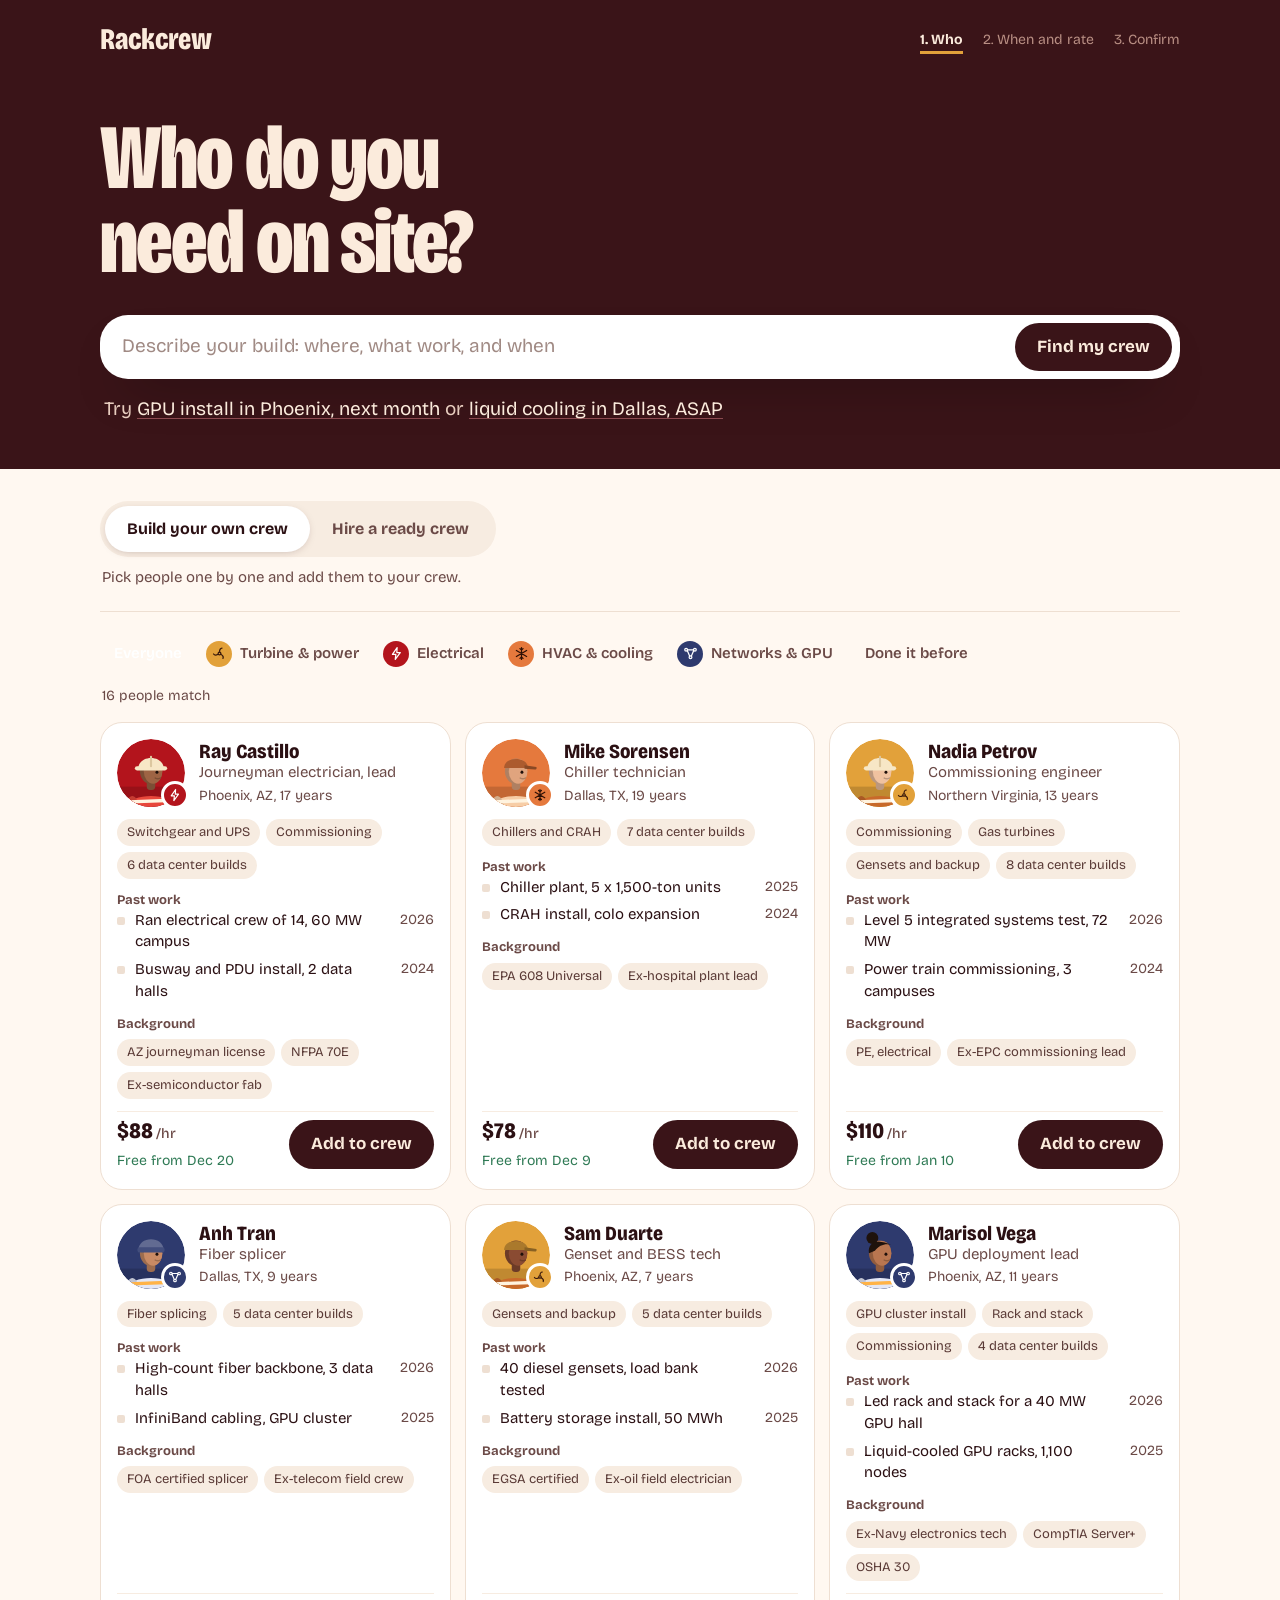
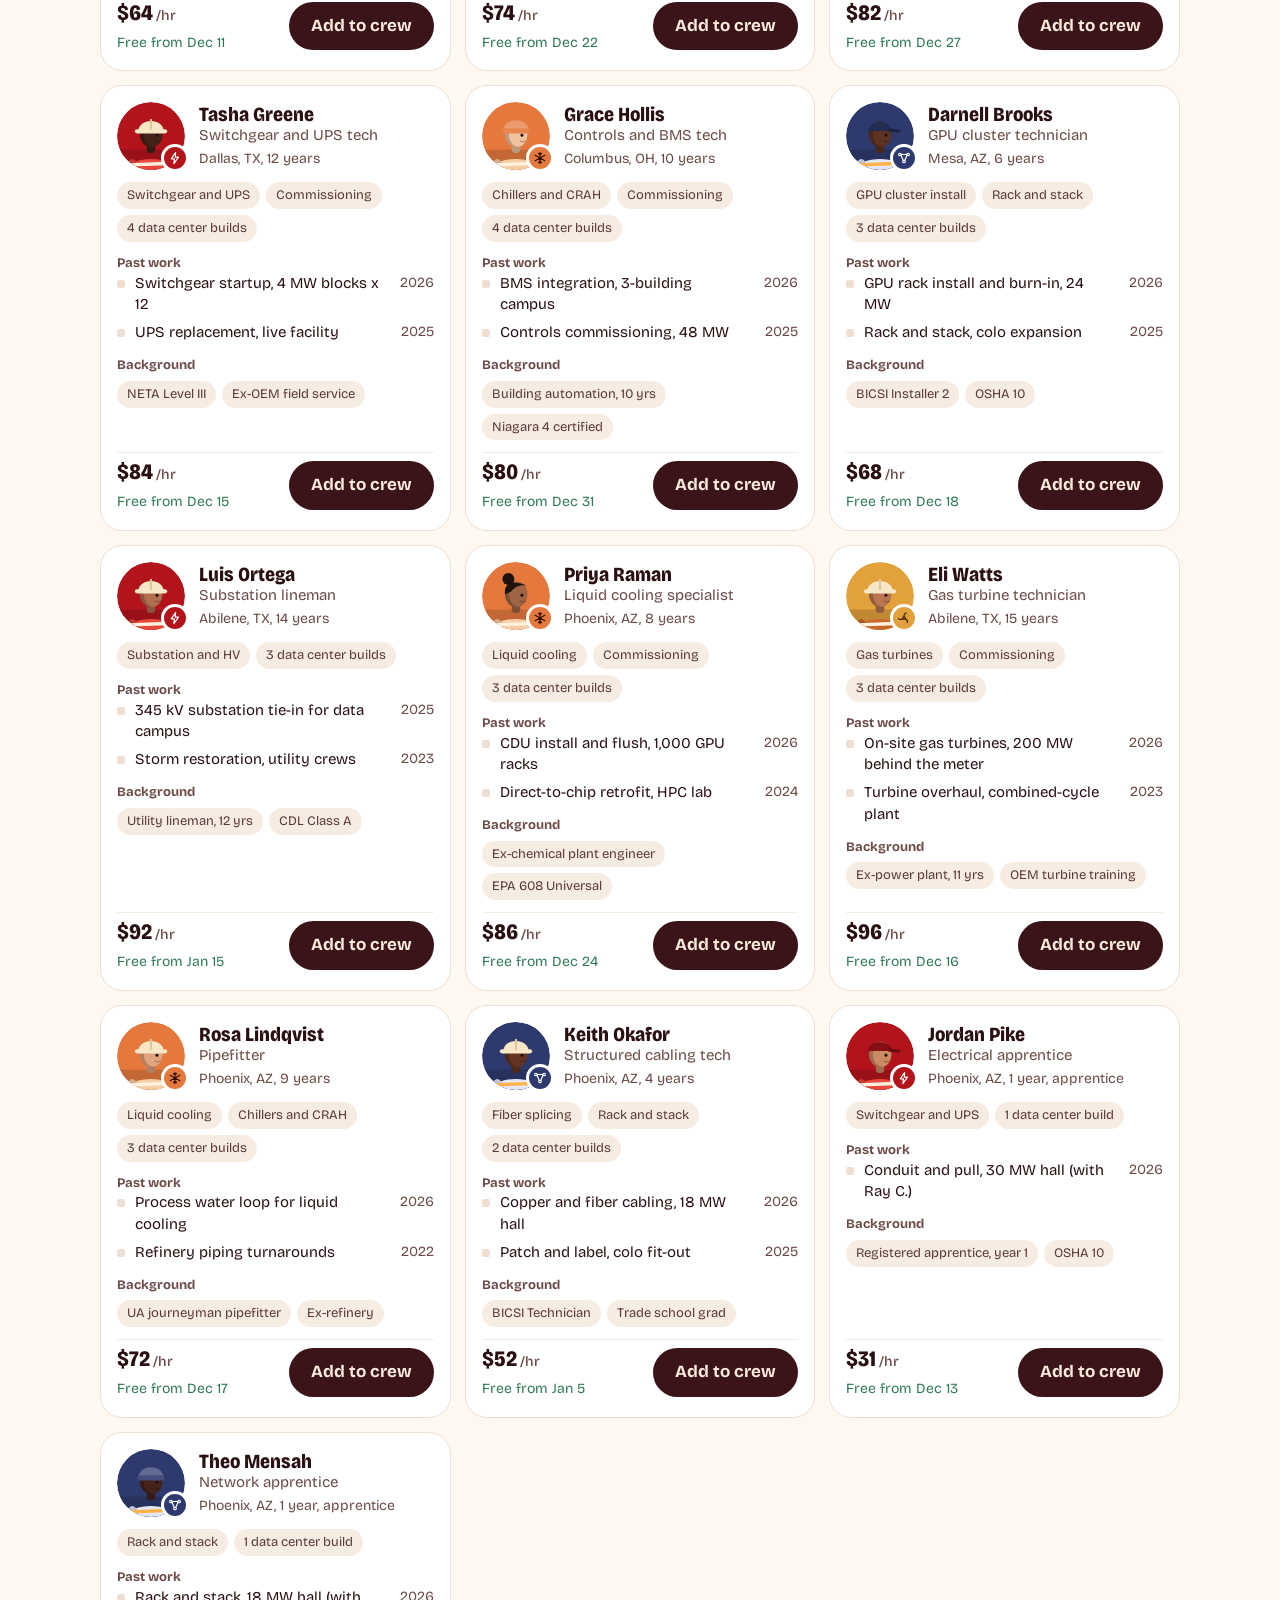
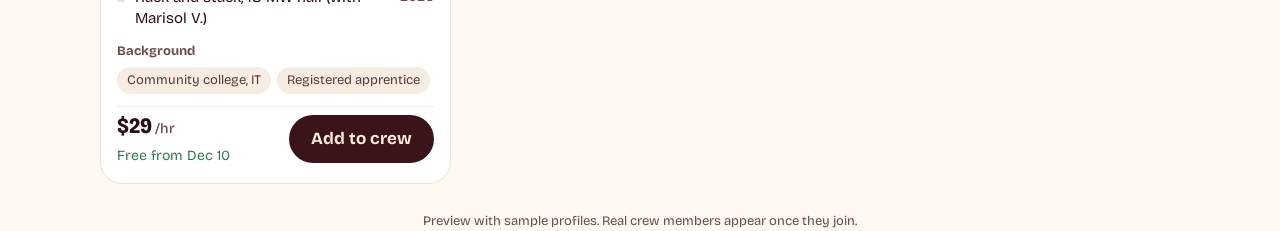
==== commit f62ab38d: "Calm down the request page header - One white search bar on the maroon, no boxed panel or label - Tw" ====
--- a/request.html
+++ b/request.html
@@ -30,14 +30,27 @@
 .top nav{display:flex;align-items:center;justify-content:space-between;gap:12px;padding:18px 0}
 .brand{font-weight:800;font-stretch:75%;font-size:30px;text-decoration:none;letter-spacing:-.01em}
 .steps{display:flex;gap:6px;list-style:none;margin:0;padding:0;font-size:14px}
-.steps li{padding:6px 12px;border-radius:999px;border:1.5px solid var(--maroon-2);color:#D9B9AC;white-space:nowrap}
-.steps li.on{background:#FBEBDC;color:var(--maroon);border-color:#FBEBDC;font-weight:700}
-.steps li.done{color:#FBEBDC;border-color:#8B4A50}
-.hero{padding:28px 0 36px}
+.steps li{padding:6px 0 6px 14px;color:#B98F84;white-space:nowrap;font-size:14px}
+.steps li.on{color:#FBEBDC;font-weight:700;text-decoration:underline;text-decoration-color:var(--turbine);text-decoration-thickness:3px;text-underline-offset:7px}
+.steps li.done{color:#E8CDBF}
+.hero{padding:36px 0 44px}
 .hero h1{font-size:clamp(44px,8vw,92px);max-width:11ch}
 .hero p{margin-top:14px;color:#E8CDBF;max-width:34em;font-size:19px}
 
-/* describe box */
+/* describe box: one white search bar sitting on the maroon */
+.sr{position:absolute;width:1px;height:1px;overflow:hidden;clip:rect(0 0 0 0);white-space:nowrap}
+.search{margin-top:30px;display:flex;align-items:flex-end;gap:8px;background:#fff;border-radius:28px;padding:8px 8px 8px 22px;box-shadow:0 24px 50px -28px #000}
+.search textarea{flex:1;border:0;outline:0;resize:none;background:transparent;font-size:19px;line-height:1.4;padding:10px 0;min-height:48px;max-height:140px;color:var(--ink)}
+.search textarea::placeholder{color:#A08A84}
+.search:focus-within{box-shadow:0 0 0 3px var(--turbine),0 24px 50px -28px #000}
+.try{margin:14px 4px 0;font-size:15px;color:#D9B9AC}
+.try button{border:0;background:none;padding:2px 0;color:#FBEBDC;text-decoration:underline;text-decoration-color:#8B4A50;text-underline-offset:3px;cursor:pointer}
+.try button:hover{text-decoration-color:#FBEBDC}
+.understood{margin-top:16px;padding:0;border:0}
+.understood .lead{font-size:14px;color:#D9B9AC;margin:0 4px 8px}
+.understood .chip{background:#FBEBDC;border-color:transparent;color:var(--ink)}
+.understood .chip.trade{border-color:transparent}
+/* old box styles kept for reference below */
 .ask{margin-top:26px;background:#FBEBDC;color:var(--ink);border-radius:24px;padding:16px;box-shadow:0 18px 40px -24px #000}
 .ask label{display:block;font-weight:700;font-size:15px;color:var(--ink-2);margin:2px 4px 8px}
 .ask-row{display:flex;gap:10px;align-items:flex-end}
@@ -50,8 +63,6 @@
 .btn[disabled]{opacity:.45;cursor:not-allowed;filter:none}
 .ask-try{display:flex;flex-wrap:wrap;gap:8px;margin:12px 4px 2px;font-size:14px;color:var(--ink-2)}
 .ask-try button{border:1px dashed #C9A99A;background:transparent;border-radius:999px;padding:6px 12px;cursor:pointer;color:var(--ink-2)}
-.understood{margin-top:14px;padding:12px 4px 2px;border-top:1px solid #EBD3C3}
-.understood .lead{font-size:14px;color:var(--ink-2);margin-bottom:8px}
 .chips{display:flex;flex-wrap:wrap;gap:8px}
 .chip{display:inline-flex;align-items:center;gap:6px;padding:7px 8px 7px 12px;border-radius:999px;background:#fff;border:1.5px solid var(--line);font-size:15px}
 .chip b{font-weight:700}
@@ -59,6 +70,10 @@
 .chip.trade{color:#fff;border-color:transparent}
 
 /* mode tabs */
+.toggle{display:inline-flex;padding:5px;margin:32px 0 0;border-radius:999px;background:var(--soft)}
+.toggle button{border:0;background:transparent;border-radius:999px;min-height:46px;padding:10px 22px;font-weight:700;font-size:16px;cursor:pointer;color:var(--ink-2)}
+.toggle button[aria-pressed="true"]{background:#fff;color:var(--ink);box-shadow:0 2px 10px -4px rgba(58,20,24,.35)}
+.toggle-help{margin:10px 2px 0;color:var(--ink-2);font-size:15px}
 .modes{display:grid;grid-template-columns:1fr 1fr;gap:10px;margin:26px 0 8px}
 .mode{display:flex;gap:14px;align-items:flex-start;text-align:left;padding:16px;border-radius:20px;border:2px solid var(--line);background:var(--card);cursor:pointer}
 .mode[aria-pressed="true"]{border-color:var(--maroon);box-shadow:0 0 0 2px var(--maroon) inset}
@@ -67,13 +82,14 @@
 .mode .ic{flex:none;width:44px;height:44px;border-radius:14px;display:grid;place-items:center;background:var(--soft)}
 
 /* filters */
-.filters{display:flex;gap:8px;overflow-x:auto;padding:10px 0 14px;scrollbar-width:none}
+.filters{display:flex;gap:4px;overflow-x:auto;padding:22px 0 6px;margin-top:22px;border-top:1px solid var(--line);scrollbar-width:none}
 .filters::-webkit-scrollbar{display:none}
-.fbtn{flex:none;display:inline-flex;align-items:center;gap:8px;min-height:44px;padding:8px 16px 8px 8px;border-radius:999px;border:1.5px solid var(--line);background:#fff;cursor:pointer;font-weight:600;font-size:15px}
-.fbtn .dot{width:28px;height:28px;border-radius:50%;display:grid;place-items:center}
+.fbtn{flex:none;display:inline-flex;align-items:center;gap:8px;min-height:40px;padding:6px 14px 6px 6px;border-radius:999px;border:0;background:transparent;cursor:pointer;font-weight:600;font-size:15px;color:var(--ink-2)}
+.fbtn:hover{background:var(--soft)}
+.fbtn .dot{width:26px;height:26px;border-radius:50%;display:grid;place-items:center}
 .fbtn[aria-pressed="true"]{color:#fff;border-color:transparent}
-.fbtn.plain{padding:8px 16px}
-.count{font-size:15px;color:var(--ink-2);margin:2px 0 14px}
+.fbtn.plain{padding:6px 14px}
+.count{font-size:14px;color:var(--ink-2);margin:6px 2px 16px}
 
 /* person cards */
 .grid{display:grid;grid-template-columns:repeat(auto-fill,minmax(min(100%,330px),1fr));gap:14px}
@@ -162,7 +178,10 @@
   .modes{grid-template-columns:1fr}
   .two{grid-template-columns:1fr}
   .two .panel{position:static!important}
-  .ask-row{flex-direction:column;align-items:stretch}
+  .search{flex-direction:column;align-items:stretch;padding:8px;border-radius:24px}
+  .search textarea{padding:10px 12px;font-size:18px}
+  .toggle{display:flex;width:100%}
+  .toggle button{flex:1;padding:10px 6px;font-size:15px}
   .hero{padding-bottom:28px}
   .bar .stack{display:none}
 }
@@ -361,8 +380,7 @@
 /* ---------- the describe-it parser ---------- */
 const EXAMPLES = [
   "I'm building a data center in Phoenix, Arizona and need a GPU chipset expert who has done it before, starting next month",
-  "Liquid cooling crew for 2,000 racks in Dallas, ASAP",
-  "Need switchgear techs and a commissioning engineer in Abilene in 3 weeks"
+  "Liquid cooling crew for 2,000 racks in Dallas, ASAP"
 ];
 function parse(text){
   const t=" "+text.toLowerCase().replace(/[’']/g,"'").replace(/[^a-z0-9,\-' ]/g," ")+" ";
@@ -448,17 +466,17 @@
 function renderHeroWho(){
   $("#hero").innerHTML=`<div class="hero">
     <h1 class="condensed">Who do you need on site?</h1>
-    <p>Describe the build in your own words. We’ll turn it into the right trades, skills, place and start date.</p>
-    <form class="ask" id="askForm">
-      <label for="ask">Describe your build</label>
-      <div class="ask-row">
-        <textarea id="ask" rows="2" placeholder="I’m building in Phoenix, AZ and need a GPU install expert who has done it before, from next month">${esc(S.text)}</textarea>
+    <form id="askForm" role="search">
+      <label for="ask" class="sr">Describe your build</label>
+      <div class="search">
+        <textarea id="ask" rows="1" placeholder="Describe your build: where, what work, and when">${esc(S.text)}</textarea>
         <button class="btn" type="submit">Find my crew</button>
       </div>
-      ${S.parsed?understoodHTML():`<div class="ask-try"><span>Try:</span>${EXAMPLES.map((e,i)=>`<button type="button" data-ex="${i}">${esc(e.length>48?e.slice(0,46)+"…":e)}</button>`).join("")}</div>`}
+      ${S.parsed?understoodHTML():`<p class="try">Try <button type="button" data-ex="0">GPU install in Phoenix, next month</button> or <button type="button" data-ex="1">liquid cooling in Dallas, ASAP</button></p>`}
     </form>
   </div>`;
   $("#askForm").addEventListener("submit",e=>{e.preventDefault(); const v=$("#ask").value.trim(); if(!v) return; S.text=v; applyParsed(parse(v)); render(); $("#results")?.scrollIntoView({behavior:"smooth",block:"start"});});
+  const ta=$("#ask"); const grow=()=>{ta.style.height="auto"; ta.style.height=Math.min(ta.scrollHeight,140)+"px";}; ta.addEventListener("input",grow); grow();
   $("#ask").addEventListener("keydown",e=>{ if(e.key==="Enter"&&!e.shiftKey){ e.preventDefault(); $("#askForm").requestSubmit(); }});
   document.querySelectorAll("[data-ex]").forEach(b=>b.addEventListener("click",()=>{ $("#ask").value=EXAMPLES[+b.dataset.ex]; $("#askForm").requestSubmit(); }));
   document.querySelectorAll("[data-drop]").forEach(b=>b.addEventListener("click",()=>{ const [k,v]=b.dataset.drop.split(":");
@@ -471,15 +489,16 @@
   [...S.trades].forEach(t=>chips.push(`<span class="chip trade" style="background:${TRADES[t].color};color:${TRADES[t].ink}">${tradeIcon(t,14,TRADES[t].ink)}<b>${TRADES[t].name}</b><button type="button" data-drop="trade:${t}" aria-label="Remove ${TRADES[t].name}">×</button></span>`));
   if(S.startLabel) chips.push(`<span class="chip"><span>Start</span><b>${esc(S.startLabel)}</b><button type="button" data-drop="start:" aria-label="Remove start date">×</button></span>`);
   if(S.veteran) chips.push(`<span class="chip"><b>Has done this build before</b><button type="button" data-drop="vet:" aria-label="Remove">×</button></span>`);
-  return `<div class="understood"><div class="lead">${chips.length?"Here’s what we understood. Remove anything that’s off.":"We couldn’t pick out a trade, place or date. Try naming the work, the city and when you need people."}</div><div class="chips">${chips.join("")}</div></div>`;
+  return `<div class="understood"><div class="lead">${chips.length?"We understood:":"We couldn’t pick out a trade, place or date. Try naming the work, the city and when you need people."}</div><div class="chips">${chips.join("")}</div></div>`;
 }
 
 function renderWho(){
   renderHeroWho();
-  const modeBtns=`<div class="modes" role="group" aria-label="How do you want to hire">
-    <button class="mode" type="button" data-mode="browse" aria-pressed="${S.mode==="browse"}"><span class="ic">${iconCart()}</span><span><span class="t">Build your own crew</span><span class="d" style="display:block">Pick people one by one by specialty and add them to your crew.</span></span></button>
-    <button class="mode" type="button" data-mode="crews" aria-pressed="${S.mode==="crews"}"><span class="ic">${iconCrew()}</span><span><span class="t">Hire a ready crew</span><span class="d" style="display:block">A complete crew that has worked one phase of a build together before.</span></span></button>
-  </div>`;
+  const modeBtns=`<div class="toggle" role="group" aria-label="How do you want to hire">
+    <button type="button" data-mode="browse" aria-pressed="${S.mode==="browse"}">Build your own crew</button>
+    <button type="button" data-mode="crews" aria-pressed="${S.mode==="crews"}">Hire a ready crew</button>
+  </div>
+  <p class="toggle-help">${S.mode==="browse"?"Pick people one by one and add them to your crew.":"Whole crews that have done one phase of a build together."}</p>`;
   $("#app").innerHTML=`<section id="results" style="scroll-margin-top:12px">${modeBtns}<div id="list"></div></section><p class="sample">Preview with sample profiles. Real crew members appear once they join.</p>`;
   document.querySelectorAll("[data-mode]").forEach(b=>b.addEventListener("click",()=>{S.mode=b.dataset.mode; render();}));
   S.mode==="browse"?renderBrowse():renderCrews();
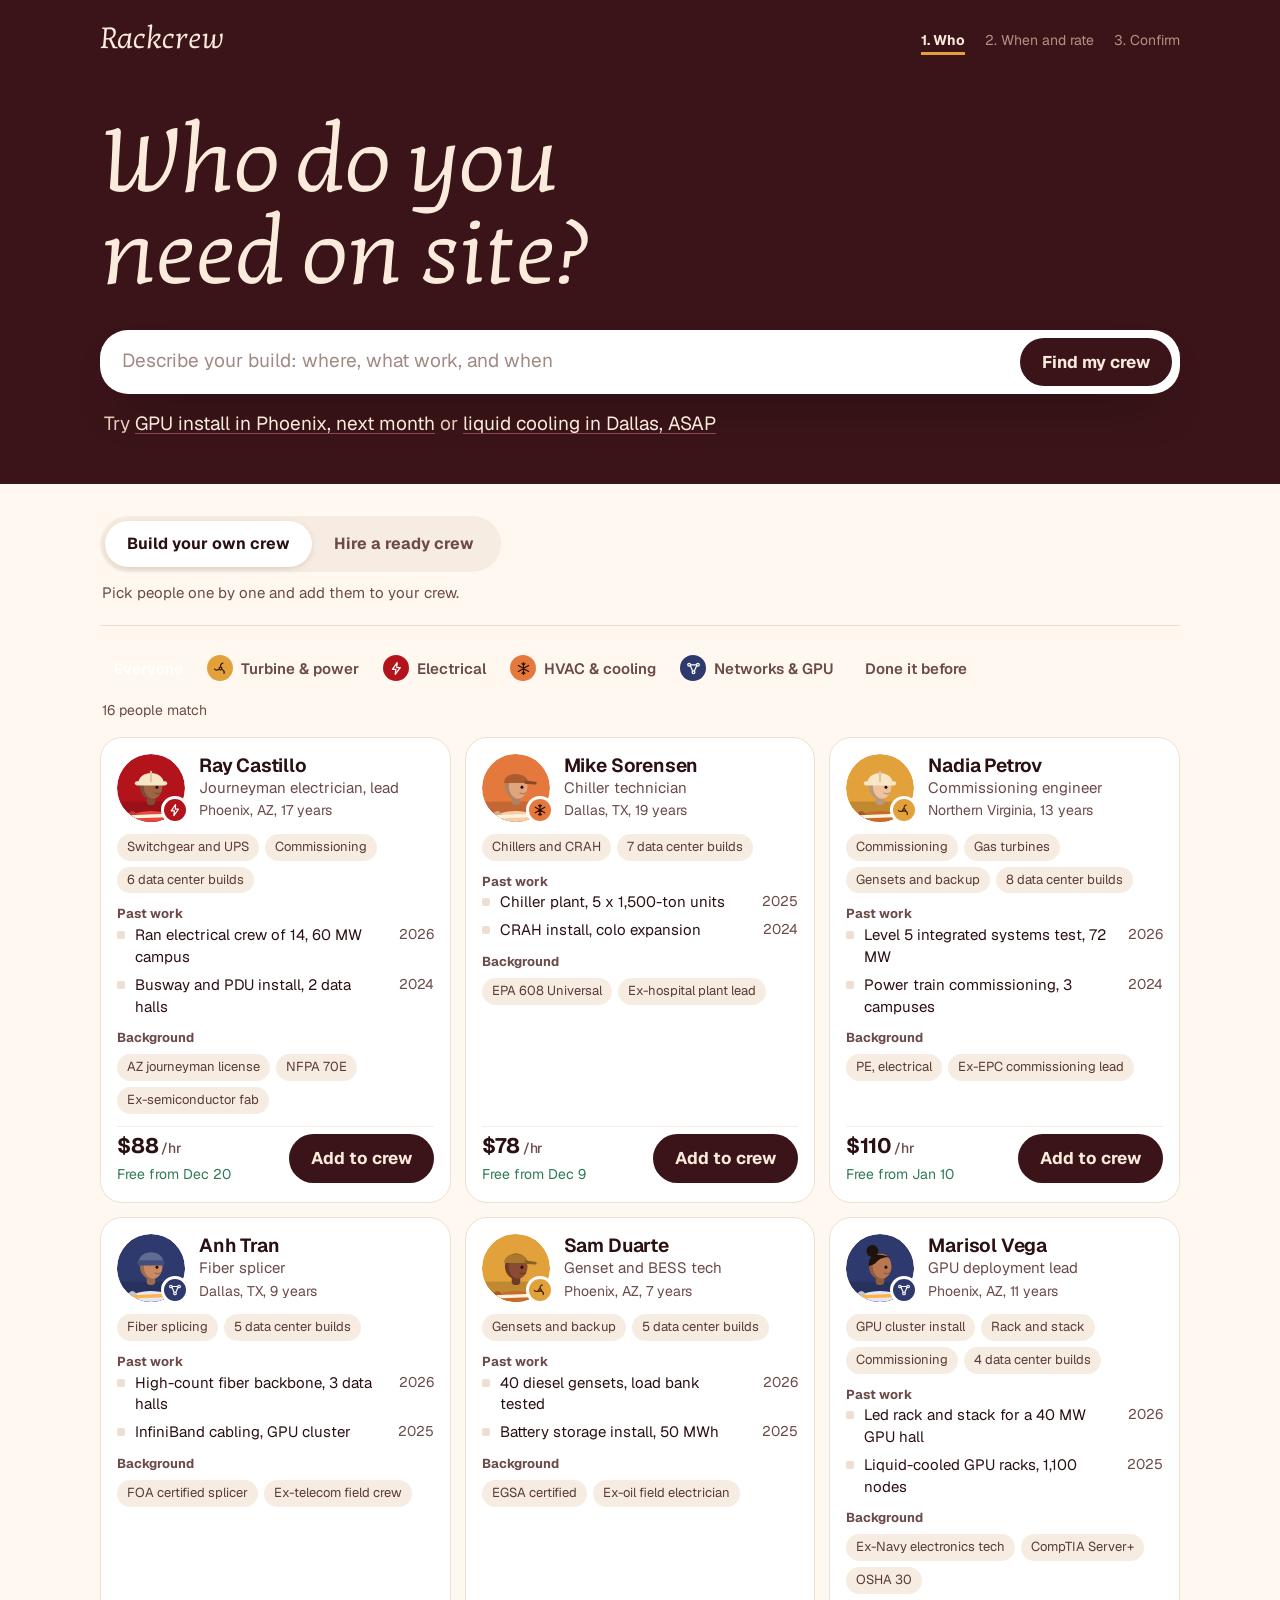
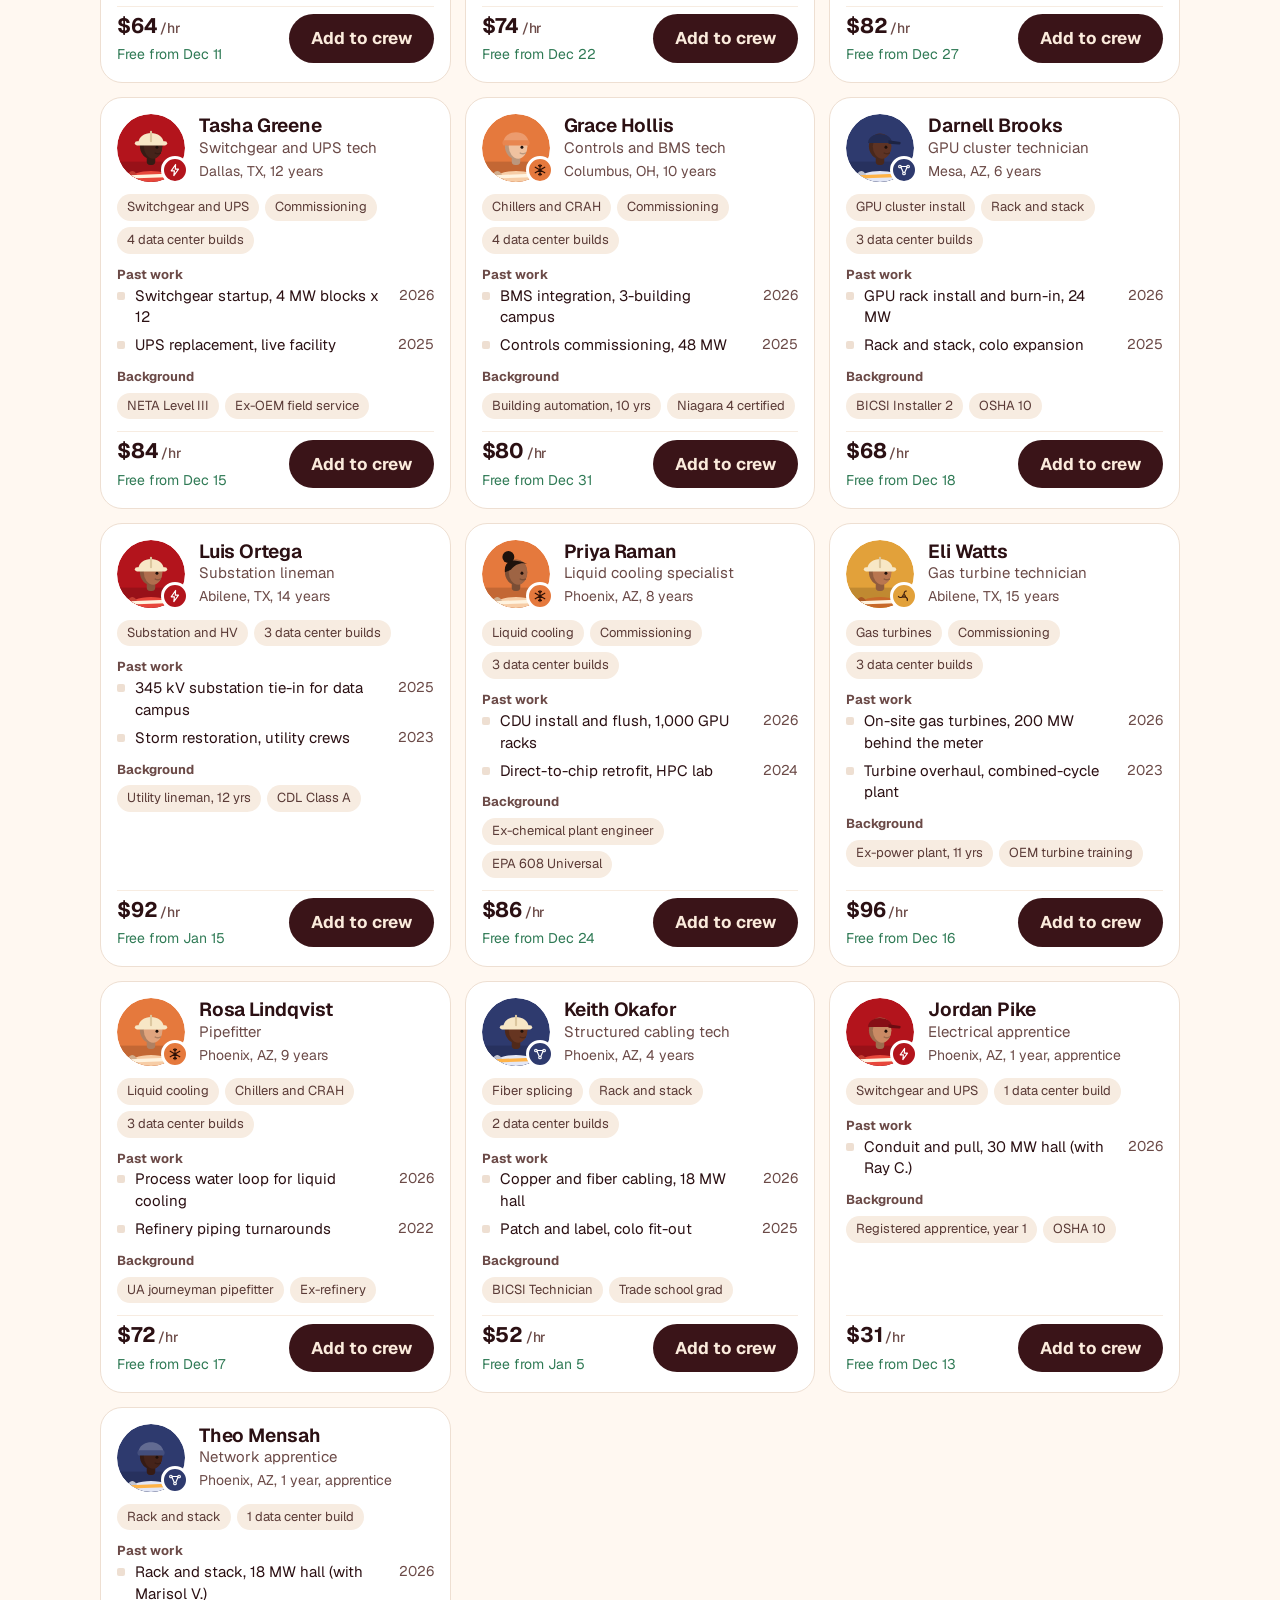
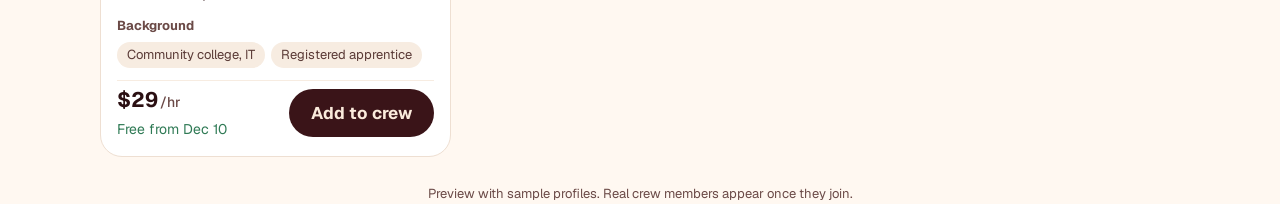
==== commit f50c3f6e: "Switch type to Kotta One (display) and Geist (body) - Self-host both faces as woff2 under /fonts wit" ====
--- a/request.html
+++ b/request.html
@@ -5,10 +5,10 @@
 <meta name="viewport" content="width=device-width, initial-scale=1">
 <title>Request a crew | Rackcrew</title>
 <meta name="description" content="Describe your data center build and put together the crew for it, person by person or as a ready-made crew.">
-<link rel="preconnect" href="https://fonts.googleapis.com">
-<link rel="preconnect" href="https://fonts.gstatic.com" crossorigin>
-<link rel="stylesheet" href="https://fonts.googleapis.com/css2?family=Bricolage+Grotesque:opsz,wdth,wght@12..96,75..100,400..800&display=swap">
+<link rel="preload" href="/fonts/KottaOne-Regular.woff2" as="font" type="font/woff2" crossorigin>
 <style>
+@font-face{font-family:'Kotta One';src:url('/fonts/KottaOne-Regular.woff2') format('woff2');font-weight:400;font-style:normal;font-display:swap}
+@font-face{font-family:'Geist';src:url('/fonts/Geist-Variable.woff2') format('woff2');font-weight:100 900;font-style:normal;font-display:swap}
 :root{
   --maroon:#3A1418; --maroon-2:#5A262C; --ink:#2B1013; --ink-2:#6B4A47;
   --paper:#FFF8F1; --card:#FFFFFF; --line:#EEDFD2; --soft:#F7ECE1;
@@ -17,18 +17,18 @@
 }
 *{box-sizing:border-box}
 html{-webkit-text-size-adjust:100%}
-body{margin:0;background:var(--paper);color:var(--ink);font-family:'Bricolage Grotesque','Arial Narrow',sans-serif;font-size:17px;line-height:1.45}
+body{margin:0;background:var(--paper);color:var(--ink);font-family:'Geist',system-ui,sans-serif;font-size:17px;line-height:1.45}
 h1,h2,h3,p{margin:0}
 a{color:inherit}
 button,input,select,textarea{font:inherit;color:inherit}
 :focus-visible{outline:3px solid var(--turbine);outline-offset:2px}
 .wrap{max-width:1120px;margin:0 auto;padding:0 20px}
-.condensed{font-weight:800;font-stretch:75%;letter-spacing:-.02em;line-height:.92}
+.condensed{font-family:'Kotta One',Georgia,serif;font-weight:400;letter-spacing:-.01em;line-height:1}
 
 /* top */
 .top{background:var(--maroon);color:#FBEBDC}
 .top nav{display:flex;align-items:center;justify-content:space-between;gap:12px;padding:18px 0}
-.brand{font-weight:800;font-stretch:75%;font-size:30px;text-decoration:none;letter-spacing:-.01em}
+.brand{font-family:'Kotta One',Georgia,serif;font-weight:400;font-size:30px;text-decoration:none}
 .steps{display:flex;gap:6px;list-style:none;margin:0;padding:0;font-size:14px}
 .steps li{padding:6px 0 6px 14px;color:#B98F84;white-space:nowrap;font-size:14px}
 .steps li.on{color:#FBEBDC;font-weight:700;text-decoration:underline;text-decoration-color:var(--turbine);text-decoration-thickness:3px;text-underline-offset:7px}
@@ -77,7 +77,7 @@
 .modes{display:grid;grid-template-columns:1fr 1fr;gap:10px;margin:26px 0 8px}
 .mode{display:flex;gap:14px;align-items:flex-start;text-align:left;padding:16px;border-radius:20px;border:2px solid var(--line);background:var(--card);cursor:pointer}
 .mode[aria-pressed="true"]{border-color:var(--maroon);box-shadow:0 0 0 2px var(--maroon) inset}
-.mode .t{font-weight:800;font-stretch:80%;font-size:22px;line-height:1.05}
+.mode .t{font-weight:700;font-size:20px;line-height:1.1}
 .mode .d{font-size:15px;color:var(--ink-2);margin-top:4px}
 .mode .ic{flex:none;width:44px;height:44px;border-radius:14px;display:grid;place-items:center;background:var(--soft)}
 
@@ -99,7 +99,7 @@
 .ava{position:relative;flex:none;width:68px;height:68px}
 .ava svg.face{width:68px;height:68px;border-radius:50%;display:block}
 .ava .badge{position:absolute;right:-4px;bottom:-2px;width:28px;height:28px;border-radius:50%;display:grid;place-items:center;border:3px solid #fff}
-.who h3{font-size:20px;font-weight:800;font-stretch:85%;line-height:1.1}
+.who h3{font-size:19px;font-weight:650;line-height:1.15;letter-spacing:-.01em}
 .who .role{font-size:15px;color:var(--ink-2)}
 .who .meta{font-size:14px;color:var(--ink-2);margin-top:2px}
 .facts{display:flex;flex-wrap:wrap;gap:6px}
@@ -110,8 +110,8 @@
 .past li::before{content:"";flex:none;width:8px;height:8px;border-radius:2px;margin-top:7px;background:var(--line)}
 .past .y{color:var(--ink-2);margin-left:auto;padding-left:8px;white-space:nowrap;font-size:14px}
 .card-foot{display:flex;align-items:center;justify-content:space-between;gap:10px;margin-top:auto;padding-top:4px;border-top:1px solid var(--soft)}
-.rate{font-weight:800;font-size:22px;font-stretch:85%}
-.rate small{font-weight:500;font-size:14px;color:var(--ink-2);font-stretch:100%}
+.rate{font-weight:700;font-size:21px;letter-spacing:-.01em}
+.rate small{font-weight:500;font-size:14px;color:var(--ink-2)}
 .avail{font-size:14px}
 .avail.ok{color:var(--ok)} .avail.late{color:var(--warn)}
 .sec{font-size:13px;font-weight:700;color:var(--ink-2)}
@@ -158,7 +158,7 @@
 .rm{border:0;background:transparent;color:var(--ink-2);cursor:pointer;text-decoration:underline;font-size:14px;padding:4px}
 .total{display:grid;gap:8px;font-size:16px}
 .total div{display:flex;justify-content:space-between;gap:10px}
-.total .big{font-weight:800;font-stretch:85%;font-size:30px;padding-top:8px;border-top:1.5px solid var(--line)}
+.total .big{font-family:'Kotta One',Georgia,serif;font-weight:400;font-size:30px;padding-top:8px;border-top:1.5px solid var(--line)}
 .note{font-size:14px;color:var(--ink-2)}
 .warnbox{background:#FFF1DE;border-radius:14px;padding:10px 14px;font-size:15px;color:#6E3D00}
 .okbox{background:#E9F3EC;border-radius:14px;padding:10px 14px;font-size:15px;color:#1F5A3D}
@@ -647,7 +647,7 @@
     </form>
     <div class="panel">
       <div class="sec">Your crew</div>
-      <div style="margin-top:6px">${crew?`<p style="font-weight:800;font-stretch:85%;font-size:24px">${esc(crew.name)}</p>`:""}${ppl.map(p=>`<div class="row">${ava(p)}<div class="nm"><b>${esc(p.name)}</b><span>${esc(p.role)}</span></div><div class="r">${money(p.rate)}/hr</div></div>`).join("")}${crew&&crew.extra?`<div class="row"><div class="nm"><b>${esc(crew.extra[0].toUpperCase()+crew.extra.slice(1))}</b></div></div>`:""}</div>
+      <div style="margin-top:6px">${crew?`<p style="font-family:'Kotta One',Georgia,serif;font-size:26px">${esc(crew.name)}</p>`:""}${ppl.map(p=>`<div class="row">${ava(p)}<div class="nm"><b>${esc(p.name)}</b><span>${esc(p.role)}</span></div><div class="r">${money(p.rate)}/hr</div></div>`).join("")}${crew&&crew.extra?`<div class="row"><div class="nm"><b>${esc(crew.extra[0].toUpperCase()+crew.extra.slice(1))}</b></div></div>`:""}</div>
       <div class="total" style="margin-top:10px">
         <div><span>Starts</span><b>${fmtLong(S.start)}</b></div>
         <div><span>Length</span><b>${S.weeks===26?"6 months":S.weeks+" weeks"}</b></div>
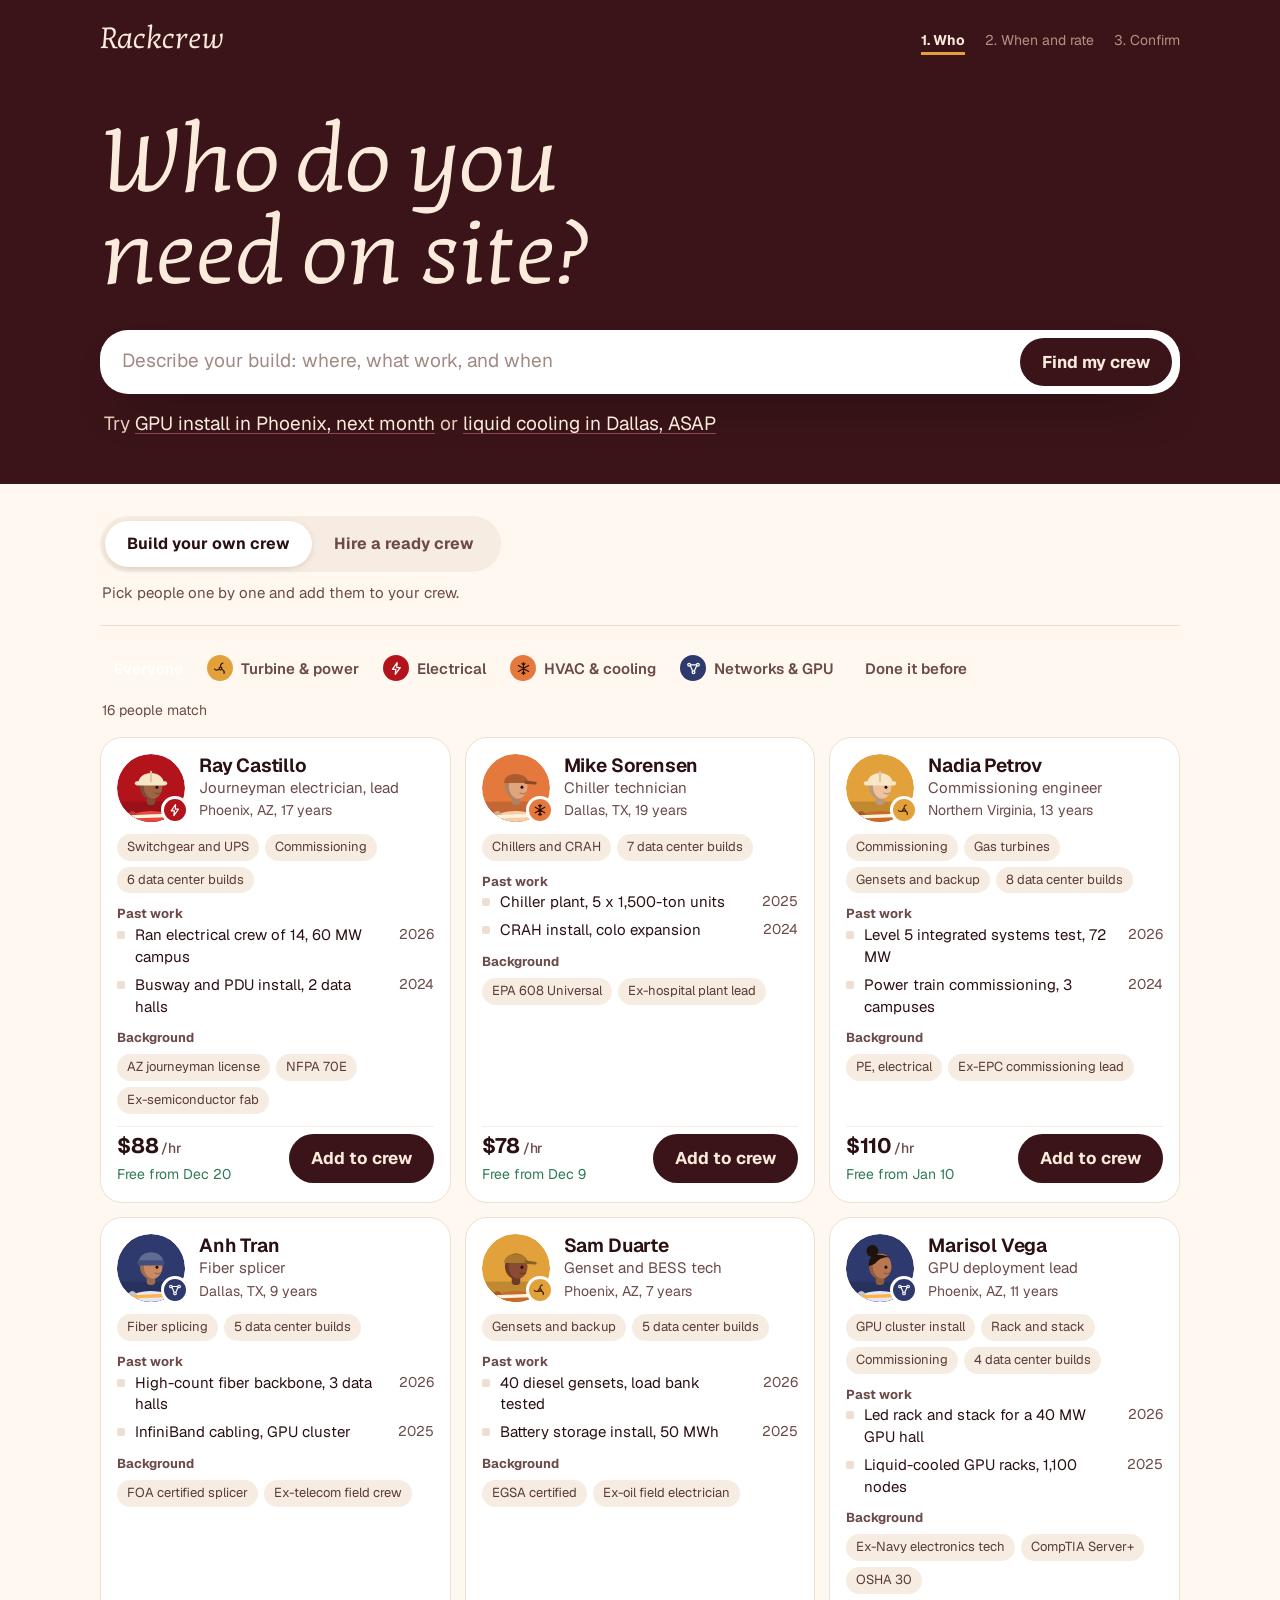
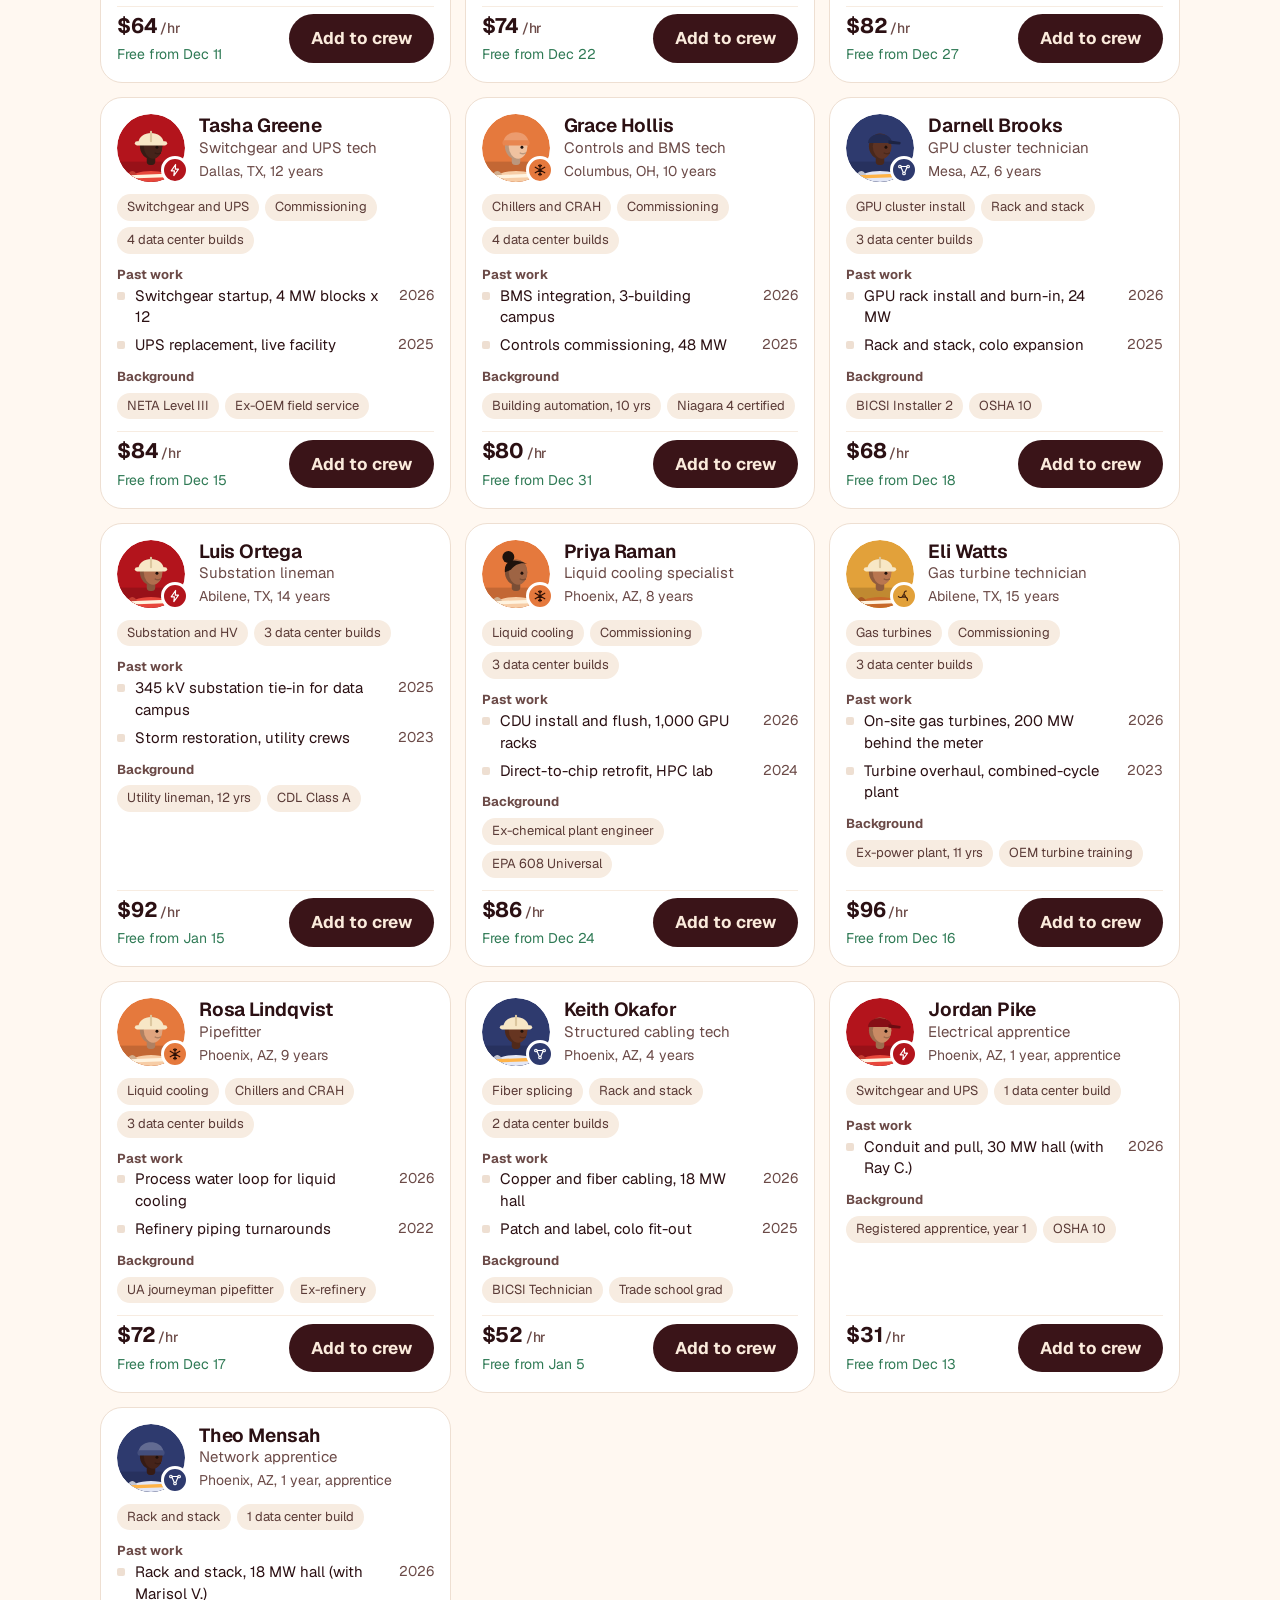
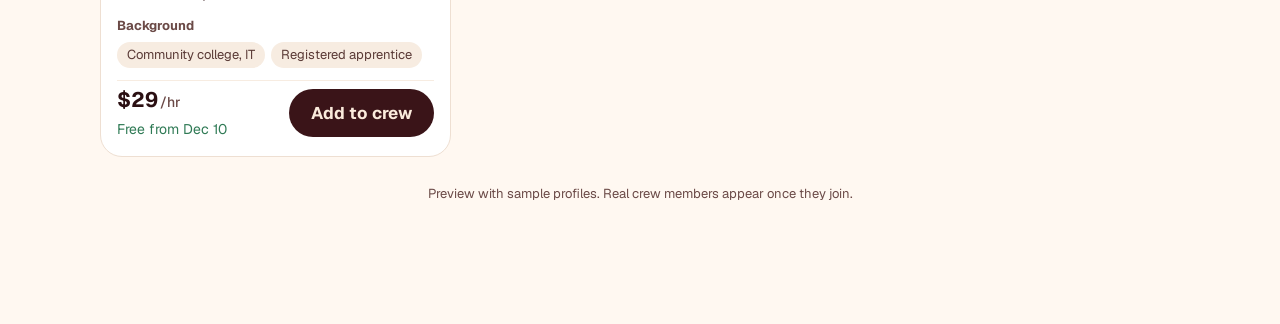
==== commit 1050633b: "Add specialist sign-up and apprentice flows - /join: describe-your-work box that prefills trade, ski" ====
--- a/request.html
+++ b/request.html
@@ -137,7 +137,8 @@
 .bar .stack .ava svg.face{width:38px;height:38px;border-color:#fff}
 .bar .sum{flex:1;min-width:0;font-size:15px;line-height:1.25}
 .bar .sum b{font-size:17px}
-main{padding-bottom:120px}
+main.wrap{padding-bottom:120px}
+html{scroll-padding-bottom:100px}
 
 /* schedule */
 .panel{background:var(--card);border:1.5px solid var(--line);border-radius:24px;padding:18px}
